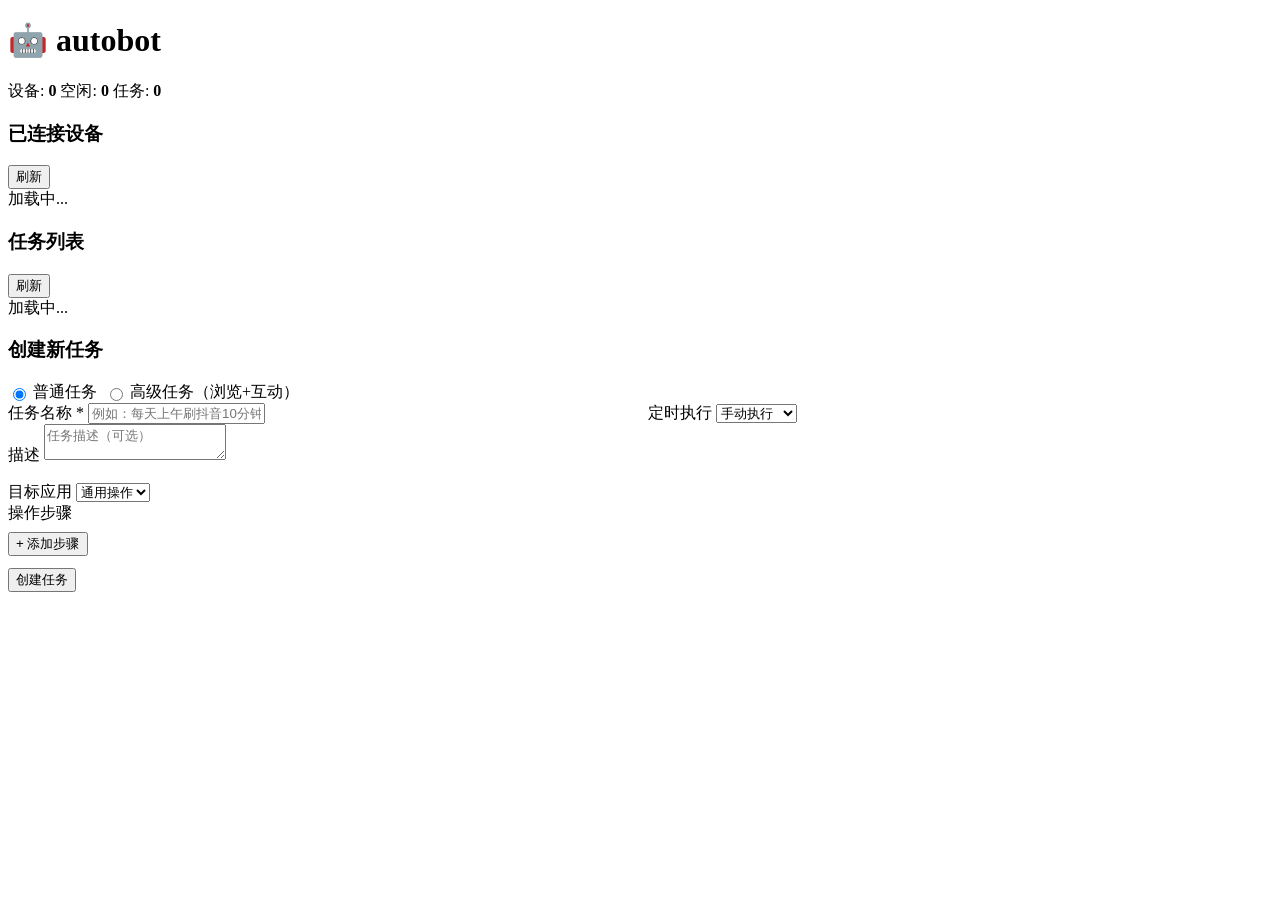
==== backend/web/templates/index.html @ f59f296f "添加高级任务功能：主题词浏览、点赞、评论、@和任务轮换" ====
<!DOCTYPE html>
<html lang="zh-CN">
<head>
    <meta charset="UTF-8">
    <meta name="viewport" content="width=device-width, initial-scale=1.0">
    <title>autobot - 移动端自动化机器人</title>
    <link rel="stylesheet" href="/static/css/style.css">
</head>
<body>
    <!-- 顶部导航 -->
    <div class="header">
        <h1>🤖 autobot</h1>
        <div class="status-bar">
            <span class="status-badge">设备: <b id="deviceCount">0</b></span>
            <span class="status-badge">空闲: <b id="idleCount">0</b></span>
            <span class="status-badge">任务: <b id="taskCount">0</b></span>
        </div>
    </div>

    <div class="container">
        <div class="panel-grid">
            <!-- 设备列表 -->
            <div class="panel">
                <div class="panel-header">
                    <h3>已连接设备</h3>
                    <button class="btn btn-sm btn-default" onclick="refreshDevices()">刷新</button>
                </div>
                <div class="panel-body device-list" id="deviceList">
                    <div class="empty-state">加载中...</div>
                </div>
            </div>

            <!-- 任务列表 -->
            <div class="panel">
                <div class="panel-header">
                    <h3>任务列表</h3>
                    <button class="btn btn-sm btn-default" onclick="refreshTasks()">刷新</button>
                </div>
                <div class="panel-body" id="taskList">
                    <div class="empty-state">加载中...</div>
                </div>
            </div>

            <!-- 创建任务 -->
            <div class="panel panel-full">
                <div class="panel-header">
                    <h3>创建新任务</h3>
                    <div style="display:flex; gap:8px;">
                        <label style="display:flex; align-items:center; gap:4px; cursor:pointer;">
                            <input type="radio" name="taskMode" id="normalMode" checked onchange="switchTaskMode()">
                            <span>普通任务</span>
                        </label>
                        <label style="display:flex; align-items:center; gap:4px; cursor:pointer;">
                            <input type="radio" name="taskMode" id="advancedMode" onchange="switchTaskMode()">
                            <span>高级任务（浏览+互动）</span>
                        </label>
                    </div>
                </div>
                <div class="panel-body">
                    <!-- 基础信息 -->
                    <div style="display:grid; grid-template-columns:1fr 1fr; gap:16px; margin-bottom:16px;">
                        <div>
                            <div class="form-group">
                                <label>任务名称 *</label>
                                <input class="form-control" id="taskName" placeholder="例如：每天上午刷抖音10分钟"/>
                            </div>
                            <div class="form-group">
                                <label>描述</label>
                                <textarea class="form-control" id="taskDesc" placeholder="任务描述（可选）"></textarea>
                            </div>
                        </div>
                        <div>
                            <div class="form-group">
                                <label>定时执行</label>
                                <select class="form-control" id="scheduleType">
                                    <option value="">手动执行</option>
                                    <option value="cron">Cron 定时</option>
                                    <option value="interval">间隔执行</option>
                                </select>
                            </div>
                            <div id="cronConfig" style="display:none">
                                <div class="form-group">
                                    <label>Cron 规则</label>
                                    <div class="schedule-config">
                                        <span>每天</span>
                                        <input class="form-control" id="cronHour" placeholder="时" value="9"/>
                                        <span>:</span>
                                        <input class="form-control" id="cronMinute" placeholder="分" value="0"/>
                                    </div>
                                </div>
                            </div>
                            <div id="intervalConfig" style="display:none">
                                <div class="form-group">
                                    <label>间隔执行</label>
                                    <div class="schedule-config">
                                        <span>每</span>
                                        <input class="form-control" id="intervalMinutes" value="30"/>
                                        <span>分钟执行一次</span>
                                    </div>
                                </div>
                            </div>
                        </div>
                    </div>

                    <!-- 普通任务模式 -->
                    <div id="normalTaskSection">
                        <div class="form-group">
                            <label>目标应用</label>
                            <select class="form-control" id="taskApp">
                                <option value="">通用操作</option>
                                <option value="wechat">微信</option>
                                <option value="douyin">抖音</option>
                                <option value="xiaohongshu">小红书</option>
                            </select>
                        </div>
                        <div class="form-group">
                            <label>操作步骤</label>
                            <div id="actionList"></div>
                            <button class="btn btn-sm btn-default" onclick="addAction()" style="margin-top:8px">+ 添加步骤</button>
                        </div>
                    </div>

                    <!-- 高级任务模式 -->
                    <div id="advancedTaskSection" style="display:none;">
                        <div class="form-group">
                            <label>目标应用 *</label>
                            <select class="form-control" id="advApp">
                                <option value="xiaohongshu">小红书</option>
                                <option value="douyin">抖音</option>
                                <option value="wechat">微信</option>
                            </select>
                        </div>

                        <!-- 主题词配置 -->
                        <div class="form-group">
                            <label>主题词（一行一个）</label>
                            <textarea class="form-control" id="advTopics" placeholder="浙江&#10;体育&#10;旅游&#10;美食"></textarea>
                        </div>

                        <!-- 动作配置 -->
                        <div style="display:grid; grid-template-columns:1fr 1fr 1fr; gap:12px; margin-bottom:12px;">
                            <div>
                                <label style="display:flex; align-items:center; gap:8px;">
                                    <input type="checkbox" id="advLikeEnabled">
                                    <span>点赞</span>
                                </label>
                                <div class="form-group">
                                    <label>比例（0-1）</label>
                                    <input type="number" class="form-control" id="advLikeRate" step="0.01" value="0.1" min="0" max="1">
                                </div>
                            </div>
                            <div>
                                <label style="display:flex; align-items:center; gap:8px;">
                                    <input type="checkbox" id="advCommentEnabled">
                                    <span>评论</span>
                                </label>
                                <div class="form-group">
                                    <label>比例（0-1）</label>
                                    <input type="number" class="form-control" id="advCommentRate" step="0.01" value="0.05" min="0" max="1">
                                </div>
                            </div>
                            <div>
                                <label style="display:flex; align-items:center; gap:8px;">
                                    <input type="checkbox" id="advMentionEnabled">
                                    <span>@用户</span>
                                </label>
                                <div class="form-group">
                                    <label>比例（0-1）</label>
                                    <input type="number" class="form-control" id="advMentionRate" step="0.01" value="0.03" min="0" max="1">
                                </div>
                            </div>
                        </div>

                        <!-- 评论模板和@用户 -->
                        <div style="display:grid; grid-template-columns:1fr 1fr; gap:12px; margin-bottom:12px;">
                            <div class="form-group">
                                <label>评论模板（一行一个）</label>
                                <textarea class="form-control" id="advCommentTemplates" placeholder="太棒了！&#10;学到了！&#10;支持支持&#10;666"></textarea>
                            </div>
                            <div class="form-group">
                                <label>@用户列表（一行一个）</label>
                                <textarea class="form-control" id="advMentionUsers" placeholder="user1&#10;user2"></textarea>
                            </div>
                        </div>

                        <!-- 时间配置 -->
                        <div style="display:grid; grid-template-columns:1fr 1fr 1fr 1fr; gap:12px; margin-bottom:12px;">
                            <div class="form-group">
                                <label>浏览间隔（秒）</label>
                                <div style="display:flex; gap:8px;">
                                    <input type="number" class="form-control" id="advViewMin" value="2" min="0.1">
                                    <span>-</span>
                                    <input type="number" class="form-control" id="advViewMax" value="4" min="0.1">
                                </div>
                            </div>
                            <div class="form-group">
                                <label>点赞间隔（秒）</label>
                                <div style="display:flex; gap:8px;">
                                    <input type="number" class="form-control" id="advLikeMin" value="0.5" min="0.1">
                                    <span>-</span>
                                    <input type="number" class="form-control" id="advLikeMax" value="1.5" min="0.1">
                                </div>
                            </div>
                            <div class="form-group">
                                <label>评论间隔（秒）</label>
                                <div style="display:flex; gap:8px;">
                                    <input type="number" class="form-control" id="advCommentMin" value="2" min="0.1">
                                    <span>-</span>
                                    <input type="number" class="form-control" id="advCommentMax" value="5" min="0.1">
                                </div>
                            </div>
                            <div class="form-group">
                                <label>@间隔（秒）</label>
                                <div style="display:flex; gap:8px;">
                                    <input type="number" class="form-control" id="advMentionMin" value="1" min="0.1">
                                    <span>-</span>
                                    <input type="number" class="form-control" id="advMentionMax" value="3" min="0.1">
                                </div>
                            </div>
                        </div>

                        <!-- 强制工作和休眠 -->
                        <div style="display:grid; grid-template-columns:1fr 1fr 1fr; gap:12px; margin-bottom:12px;">
                            <div class="form-group">
                                <label>强制工作（分钟）</label>
                                <input type="number" class="form-control" id="advForceWorkMin" value="60" min="1">
                            </div>
                            <div class="form-group">
                                <label>强制休眠（分钟）</label>
                                <input type="number" class="form-control" id="advForceSleepMin" value="30" min="1">
                            </div>
                            <div class="form-group">
                                <label>最大浏览数（0不限）</label>
                                <input type="number" class="form-control" id="advMaxViewCount" value="500" min="0">
                            </div>
                        </div>
                    </div>

                    <button class="btn btn-primary" onclick="createTask()" style="margin-top:12px">创建任务</button>
                </div>
            </div>
        </div>
    </div>

    <script src="/static/js/app.js"></script>
</body>
</html>
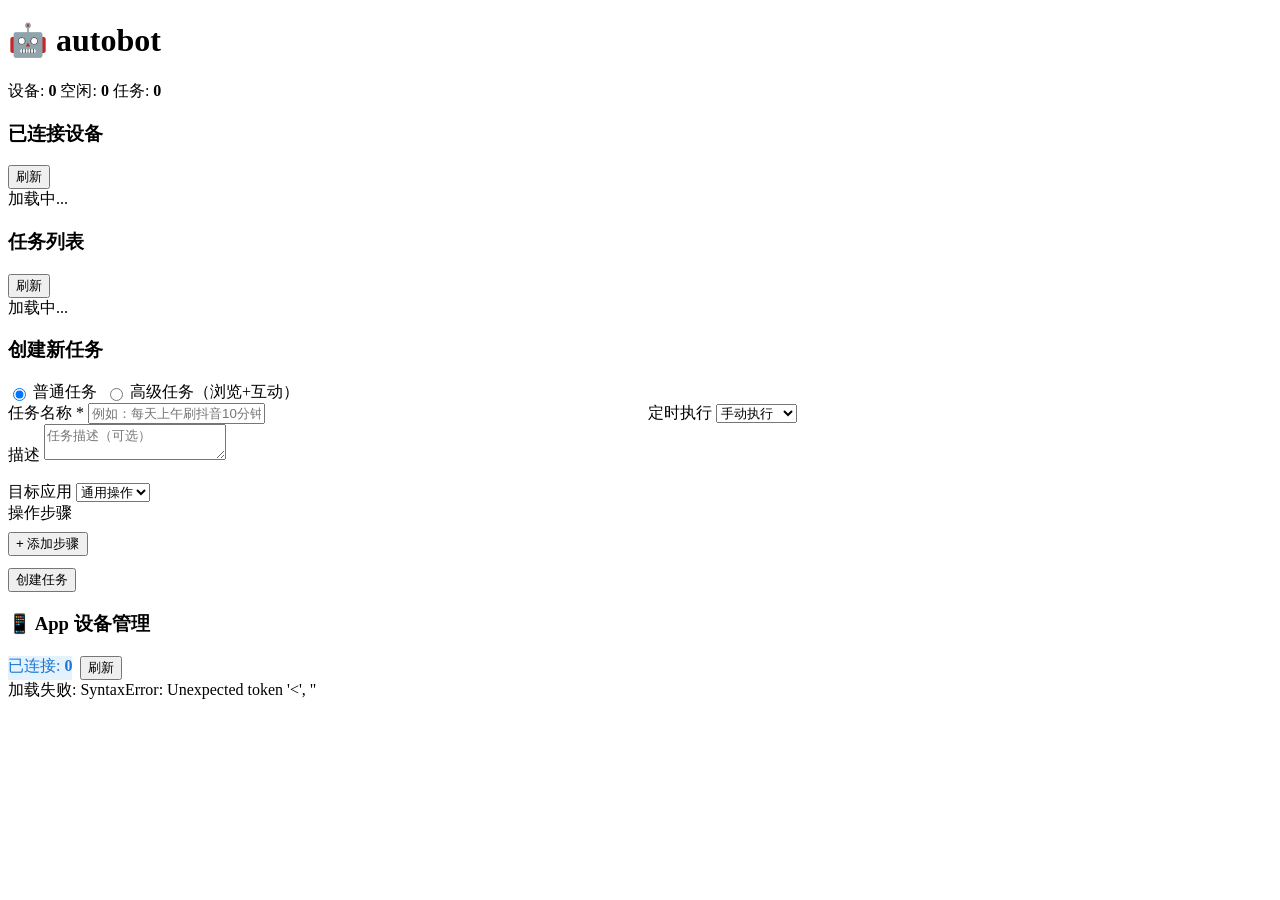
==== commit a52347aa: "feat: 添加 iOS 自动化助手 App (WebSocket 连接控制) - backend/api/app_ws.py: iOS App WebSocket 端点（设备注册、指令下发、结果回传" ====
--- a/backend/web/templates/index.html
+++ b/backend/web/templates/index.html
@@ -236,12 +236,311 @@
                         </div>
                     </div>
 
-                    <button class="btn btn-primary" onclick="createTask()" style="margin-top:12px">创建任务</button>
+                    <button class="btn btn-primary" id="createTaskBtn" style="margin-top:12px">创建任务</button>
                 </div>
             </div>
         </div>
     </div>
 
+    <!-- App 设备管理面板 -->
+    <div class="panel panel-full" style="margin-top:16px;">
+        <div class="panel-header">
+            <h3>📱 App 设备管理</h3>
+            <div style="display:flex; gap:8px;">
+                <span class="status-badge" style="background:#e3f2fd;color:#1976d2;">已连接: <b id="appDeviceCount">0</b></span>
+                <button class="btn btn-sm btn-default" onclick="loadAppDevices()">刷新</button>
+            </div>
+        </div>
+        <div class="panel-body">
+            <!-- 设备列表 -->
+            <div id="appDeviceList" style="margin-bottom:16px;">
+                <div class="empty-state">暂无设备连接。请在 iPhone 上安装并打开 AutoBot App，设置为同一网络下的服务器地址</div>
+            </div>
+
+            <!-- 任务执行区（选择设备后显示） -->
+            <div id="appTaskSection" style="display:none;">
+                <div style="background:#f5f5f5;padding:12px;border-radius:8px;margin-bottom:12px;">
+                    <div style="font-size:13px;color:#666;margin-bottom:8px;">
+                        当前设备: <b id="selectedDeviceName">-</b>
+                        &nbsp;&nbsp;|&nbsp;&nbsp;
+                        系统: <b id="selectedDeviceVersion">-</b>
+                    </div>
+                </div>
+
+                <div style="display:grid; grid-template-columns:1fr 1fr; gap:16px; margin-bottom:16px;">
+                    <div>
+                        <div class="form-group">
+                            <label>目标平台</label>
+                            <select class="form-control" id="appTaskPlatform">
+                                <option value="xiaohongshu">小红书</option>
+                                <option value="douyin">抖音</option>
+                            </select>
+                        </div>
+                        <div class="form-group">
+                            <label>浏览滚动次数</label>
+                            <input type="number" class="form-control" id="appTaskScrollCount" value="10" min="1">
+                        </div>
+                        <div class="form-group">
+                            <label>操作间隔（秒）</label>
+                            <input type="number" class="form-control" id="appTaskInterval" value="2" min="0.5" step="0.5">
+                        </div>
+                    </div>
+                    <div>
+                        <div class="form-group">
+                            <label>互动操作</label>
+                            <div style="display:grid; grid-template-columns:1fr 1fr; gap:8px;">
+                                <label style="display:flex; align-items:center; gap:6px;">
+                                    <input type="checkbox" id="appTaskLike" checked>
+                                    <span style="font-size:13px;">❤️ 点赞</span>
+                                </label>
+                                <label style="display:flex; align-items:center; gap:6px;">
+                                    <input type="checkbox" id="appTaskFollow">
+                                    <span style="font-size:13px;">👤 关注</span>
+                                </label>
+                                <label style="display:flex; align-items:center; gap:6px;">
+                                    <input type="checkbox" id="appTaskComment">
+                                    <span style="font-size:13px;">💬 评论</span>
+                                </label>
+                                <label style="display:flex; align-items:center; gap:6px;">
+                                    <input type="checkbox" id="appTaskMessage">
+                                    <span style="font-size:13px;">📨 私信</span>
+                                </label>
+                            </div>
+                        </div>
+                        <div class="form-group">
+                            <label>点赞概率（0-1）</label>
+                            <input type="number" class="form-control" id="appTaskLikeRate" value="0.3" step="0.1" min="0" max="1">
+                        </div>
+                        <div class="form-group">
+                            <label>评论内容库（一行一个）</label>
+                            <textarea class="form-control" id="appTaskComments" rows="3" placeholder="太棒了！&#10;支持支持&#10;学习了&#10;哈哈哈哈"></textarea>
+                        </div>
+                    </div>
+                </div>
+
+                <div style="display:flex; gap:12px;">
+                    <button class="btn btn-primary" id="startAppTaskBtn" onclick="startAppTask()">▶️ 开始执行</button>
+                    <button class="btn btn-default" onclick="sendSingleAction('scroll')">测试: 滚动</button>
+                    <button class="btn btn-default" onclick="sendSingleAction('like')">测试: 点赞</button>
+                    <button class="btn btn-default" onclick="sendSingleAction('open_platform')">测试: 打开平台</button>
+                </div>
+            </div>
+        </div>
+    </div>
+
+    <!-- 执行日志 -->
+    <div class="panel panel-full" id="logPanel" style="display:none; margin-top:16px;">
+        <div class="panel-header">
+            <h3>📝 执行日志</h3>
+            <button class="btn btn-sm btn-default" onclick="clearAppLogs()">清空</button>
+        </div>
+        <div class="panel-body">
+            <div id="appLogContent" style="font-family:monospace;font-size:12px;line-height:1.6;max-height:300px;overflow-y:auto;"></div>
+        </div>
+    </div>
+
     <script src="/static/js/app.js"></script>
+    <script>
+        // App 设备相关功能
+
+        var selectedDeviceId = null;
+        var appLogEntries = [];
+
+        // 加载 App 设备列表
+        function loadAppDevices() {
+            fetch('/api/app-devices')
+                .then(r => r.json())
+                .then(data => {
+                    const devices = data.devices || [];
+                    document.getElementById('appDeviceCount').textContent = devices.length;
+                    renderAppDevices(devices);
+                })
+                .catch(err => {
+                    document.getElementById('appDeviceList').innerHTML =
+                        '<div class="empty-state">加载失败: ' + err + '</div>';
+                });
+        }
+
+        function renderAppDevices(devices) {
+            const html = devices.map(d => `
+                <div class="device-card" style="border:1px solid #e0e0e0;border-radius:8px;padding:12px;margin-bottom:8px;cursor:pointer;${selectedDeviceId === d.device_id ? 'border-color:#2196f3;background:#e3f2fd;' : ''}" onclick="selectAppDevice('${d.device_id}', '${d.device_name}', '${d.system_version}')">
+                    <div style="display:flex; justify-content:space-between; align-items:center;">
+                        <div>
+                            <div style="font-weight:600;">📱 ${d.device_name}</div>
+                            <div style="font-size:12px;color:#666;margin-top:4px;">${d.system_version} | ${d.model} | ${d.app_version}</div>
+                            <div style="font-size:12px;color:#888;margin-top:2px;">ID: ${d.device_id.substring(0, 12)}...</div>
+                        </div>
+                        <div style="text-align:right;">
+                            <span style="display:inline-block;padding:4px 10px;border-radius:12px;font-size:11px;${d.status === 'running' ? 'background:#4caf50;color:white;' : 'background:#9e9e9e;color:white;'}">${d.status}</span>
+                            ${d.platform ? `<div style="font-size:11px;color:#666;margin-top:4px;">${d.platform}</div>` : ''}
+                        </div>
+                    </div>
+                </div>
+            `).join('');
+
+            document.getElementById('appDeviceList').innerHTML =
+                devices.length > 0 ? html : '<div class="empty-state">暂无设备连接。请在 iPhone 上安装并打开 AutoBot App</div>';
+        }
+
+        function selectAppDevice(deviceId, deviceName, systemVersion) {
+            selectedDeviceId = deviceId;
+            document.getElementById('selectedDeviceName').textContent = deviceName;
+            document.getElementById('selectedDeviceVersion').textContent = systemVersion;
+            document.getElementById('appTaskSection').style.display = 'block';
+            document.getElementById('logPanel').style.display = 'block';
+            loadAppDevices(); // 刷新高亮
+            addAppLog(`已选择设备: ${deviceName}`, 'info');
+        }
+
+        // 发送单个操作（测试用）
+        function sendSingleAction(action) {
+            if (!selectedDeviceId) {
+                alert('请先选择一个设备');
+                return;
+            }
+
+            var params = {};
+            if (action === 'open_platform') {
+                params.platform = document.getElementById('appTaskPlatform').value;
+            }
+
+            addAppLog(`发送指令: ${action}`, 'action');
+
+            fetch('/api/app-devices/' + selectedDeviceId + '/command', {
+                method: 'POST',
+                headers: { 'Content-Type': 'application/json' },
+                body: JSON.stringify({
+                    action: action,
+                    platform: document.getElementById('appTaskPlatform').value,
+                    params: params
+                })
+            })
+            .then(r => r.json())
+            .then(data => {
+                addAppLog(`结果: ${data.success ? '✅ 成功' : '❌ 失败'} - ${data.message}`, data.success ? 'success' : 'error');
+            })
+            .catch(err => {
+                addAppLog(`错误: ${err}`, 'error');
+            });
+        }
+
+        // 开始执行任务
+        function startAppTask() {
+            if (!selectedDeviceId) {
+                alert('请先选择一个设备');
+                return;
+            }
+
+            const platform = document.getElementById('appTaskPlatform').value;
+            const scrollCount = parseInt(document.getElementById('appTaskScrollCount').value) || 10;
+            const interval = parseFloat(document.getElementById('appTaskInterval').value) || 2;
+            const likeEnabled = document.getElementById('appTaskLike').checked;
+            const followEnabled = document.getElementById('appTaskFollow').checked;
+            const commentEnabled = document.getElementById('appTaskComment').checked;
+            const messageEnabled = document.getElementById('appTaskMessage').checked;
+            const likeRate = parseFloat(document.getElementById('appTaskLikeRate').value) || 0.3;
+
+            // 构建操作序列
+            var operations = [
+                { action: 'open_platform', params: { platform: platform } }
+            ];
+
+            var commentsRaw = document.getElementById('appTaskComments').value.trim();
+            var comments = commentsRaw ? commentsRaw.split('\\n').filter(c => c.trim()) : ['很棒！', '支持支持', '学习了'];
+
+            for (var i = 0; i < scrollCount; i++) {
+                // 每次滚动后，根据概率执行互动
+                if (likeEnabled && Math.random() < likeRate) {
+                    operations.push({ action: 'like', params: {} });
+                }
+                if (commentEnabled && Math.random() < (likeRate * 0.5)) {
+                    var commentText = comments[Math.floor(Math.random() * comments.length)];
+                    operations.push({ action: 'comment', params: { text: commentText } });
+                }
+                if (followEnabled && Math.random() < (likeRate * 0.3)) {
+                    operations.push({ action: 'follow', params: {} });
+                }
+                if (messageEnabled && Math.random() < (likeRate * 0.2)) {
+                    operations.push({ action: 'message', params: { text: '你好！' } });
+                }
+                operations.push({ action: 'scroll', params: { direction: 'up', count: 1, interval: interval } });
+            }
+
+            addAppLog(`🚀 开始执行任务: ${operations.length} 个操作`, 'info');
+
+            document.getElementById('startAppTaskBtn').disabled = true;
+            document.getElementById('startAppTaskBtn').textContent = '⏳ 执行中...';
+
+            fetch('/api/app-devices/' + selectedDeviceId + '/task', {
+                method: 'POST',
+                headers: { 'Content-Type': 'application/json' },
+                body: JSON.stringify({
+                    platform: platform,
+                    operations: operations,
+                    interval_between_operations: interval
+                })
+            })
+            .then(r => r.json())
+            .then(data => {
+                const results = data.results || [];
+                var successCount = 0;
+                results.forEach((r, idx) => {
+                    if (r.success) successCount++;
+                    addAppLog(`步骤 ${idx + 1}: ${r.action} - ${r.success ? '✅' : '❌'} ${r.message}`, r.success ? 'success' : 'error');
+                });
+                addAppLog(`任务完成: ${successCount}/${results.length} 成功`, 'info');
+            })
+            .catch(err => {
+                addAppLog(`任务失败: ${err}`, 'error');
+            })
+            .finally(() => {
+                document.getElementById('startAppTaskBtn').disabled = false;
+                document.getElementById('startAppTaskBtn').textContent = '▶️ 开始执行';
+            });
+        }
+
+        function addAppLog(msg, type) {
+            const time = new Date().toLocaleTimeString();
+            const colorMap = {
+                info: '#2196f3',
+                action: '#ff9800',
+                success: '#4caf50',
+                error: '#f44336'
+            };
+            const color = colorMap[type || 'info'] || '#333';
+            const html = `<div style="color:${color};">[${time}] ${msg}</div>`;
+            appLogEntries.push(html);
+            if (appLogEntries.length > 100) appLogEntries.shift();
+            document.getElementById('appLogContent').innerHTML = appLogEntries.join('');
+            document.getElementById('appLogContent').scrollTop = document.getElementById('appLogContent').scrollHeight;
+        }
+
+        function clearAppLogs() {
+            appLogEntries = [];
+            document.getElementById('appLogContent').innerHTML = '';
+        }
+
+        // 页面加载完成后自动加载
+        document.addEventListener('DOMContentLoaded', function() {
+            console.log('页面加载完成');
+            loadAppDevices();
+
+            // 每 10 秒刷新一次设备列表
+            setInterval(function() {
+                if (document.getElementById('appDeviceList')) {
+                    loadAppDevices();
+                }
+            }, 10000);
+
+            // 原有的任务创建按钮
+            const btn = document.getElementById('createTaskBtn');
+            if (btn) {
+                btn.addEventListener('click', function(e) {
+                    e.preventDefault();
+                    createTask();
+                });
+            }
+        });
+    </script>
 </body>
-</html>+</html>
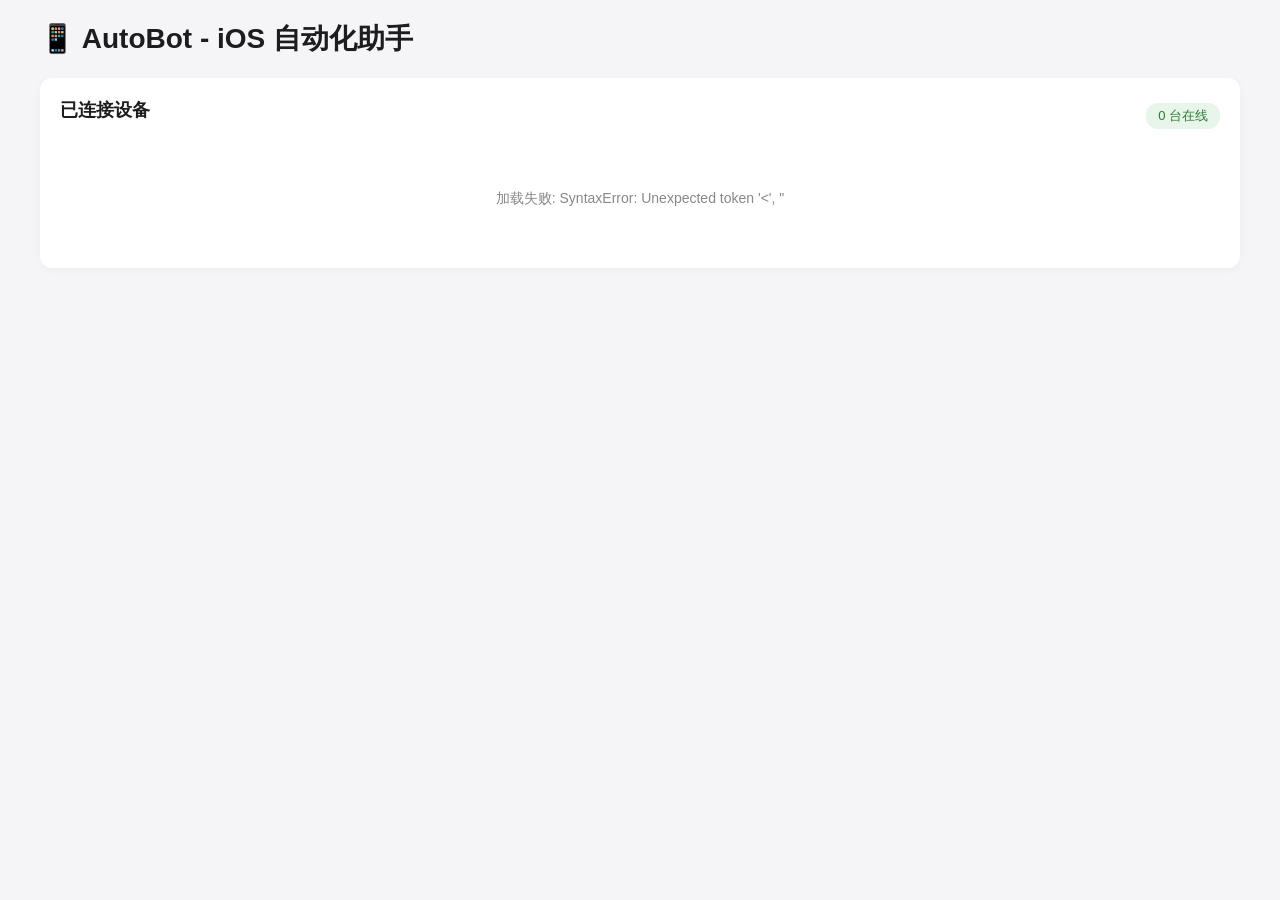
==== commit 81d002f2: "refactor: 简化为 App WebSocket 架构，删除旧的 WDA/数据线自动化系统" ====
--- a/backend/web/templates/index.html
+++ b/backend/web/templates/index.html
@@ -3,544 +3,346 @@
 <head>
     <meta charset="UTF-8">
     <meta name="viewport" content="width=device-width, initial-scale=1.0">
-    <title>autobot - 移动端自动化机器人</title>
-    <link rel="stylesheet" href="/static/css/style.css">
+    <title>AutoBot - iOS 自动化助手</title>
+    <style>
+        * { box-sizing: border-box; margin: 0; padding: 0; }
+        body { font-family: -apple-system, BlinkMacSystemFont, "PingFang SC", sans-serif; background: #f5f5f7; color: #1d1d1f; padding: 20px; }
+        .container { max-width: 1200px; margin: 0 auto; }
+        h1 { font-size: 28px; margin-bottom: 20px; font-weight: 600; }
+        h2 { font-size: 18px; margin-bottom: 12px; font-weight: 600; }
+
+        .panel { background: white; border-radius: 12px; padding: 20px; margin-bottom: 16px; box-shadow: 0 2px 8px rgba(0,0,0,0.04); }
+        .panel-header { display: flex; justify-content: space-between; align-items: center; margin-bottom: 16px; }
+        .status-badge { display: inline-block; padding: 4px 12px; border-radius: 12px; font-size: 13px; background: #e8f5e9; color: #2e7d32; }
+        .status-badge.warning { background: #fff3e0; color: #e65100; }
+
+        .device-list { display: grid; grid-template-columns: repeat(auto-fill, minmax(280px, 1fr)); gap: 12px; }
+        .device-card { border: 2px solid #e0e0e0; border-radius: 10px; padding: 14px; cursor: pointer; transition: all 0.15s; }
+        .device-card:hover { border-color: #2196f3; background: #f8fbff; }
+        .device-card.selected { border-color: #2196f3; background: #e3f2fd; }
+        .device-name { font-weight: 600; font-size: 15px; margin-bottom: 6px; }
+        .device-info { font-size: 12px; color: #666; line-height: 1.6; }
+        .device-status { display: inline-block; padding: 2px 8px; border-radius: 8px; font-size: 11px; margin-top: 6px; background: #e8f5e9; color: #2e7d32; }
+
+        .form-group { margin-bottom: 14px; }
+        label { display: block; font-size: 13px; color: #555; margin-bottom: 6px; font-weight: 500; }
+        select, input, textarea { width: 100%; padding: 8px 12px; border: 1px solid #d0d0d0; border-radius: 6px; font-size: 14px; font-family: inherit; }
+        textarea { resize: vertical; min-height: 60px; }
+        select:focus, input:focus, textarea:focus { outline: none; border-color: #2196f3; }
+
+        .btn-row { display: flex; gap: 10px; flex-wrap: wrap; margin-top: 10px; }
+        .btn { padding: 10px 18px; border: none; border-radius: 8px; font-size: 14px; font-weight: 500; cursor: pointer; transition: all 0.15s; font-family: inherit; }
+        .btn-primary { background: #2196f3; color: white; }
+        .btn-primary:hover { background: #1976d2; }
+        .btn-default { background: #eef0f3; color: #1d1d1f; }
+        .btn-default:hover { background: #e0e2e7; }
+        .btn:disabled { opacity: 0.5; cursor: not-allowed; }
+
+        .checklist { display: grid; grid-template-columns: repeat(auto-fill, minmax(140px, 1fr)); gap: 8px; }
+        .checklist label { display: flex; align-items: center; cursor: pointer; font-weight: normal; margin: 0; }
+        .checklist input[type="checkbox"] { width: auto; margin-right: 6px; }
+
+        #logPanel { background: #1e1e1e; color: #d4d4d4; border-radius: 8px; padding: 14px; font-family: "SF Mono", Consolas, monospace; font-size: 12px; max-height: 300px; overflow-y: auto; }
+        .log-entry { line-height: 1.6; padding: 2px 0; }
+        .log-entry.info { color: #7fc1ff; }
+        .log-entry.success { color: #90ee90; }
+        .log-entry.error { color: #f48771; }
+        .log-entry.action { color: #ffd700; }
+
+        .empty-state { text-align: center; padding: 40px 20px; color: #888; font-size: 14px; }
+        .divider { height: 1px; background: #eee; margin: 16px 0; }
+
+        .hidden { display: none !important; }
+
+        .input-row { display: flex; gap: 12px; }
+        .input-row > div { flex: 1; }
+    </style>
 </head>
 <body>
-    <!-- 顶部导航 -->
-    <div class="header">
-        <h1>🤖 autobot</h1>
-        <div class="status-bar">
-            <span class="status-badge">设备: <b id="deviceCount">0</b></span>
-            <span class="status-badge">空闲: <b id="idleCount">0</b></span>
-            <span class="status-badge">任务: <b id="taskCount">0</b></span>
-        </div>
+<div class="container">
+    <h1>📱 AutoBot - iOS 自动化助手</h1>
+
+    <!-- App 设备管理 -->
+    <div class="panel">
+        <div class="panel-header">
+            <h2>已连接设备</h2>
+            <span class="status-badge" id="deviceCount">0 台在线</span>
+        </div>
+        <div id="deviceList"></div>
     </div>
 
-    <div class="container">
-        <div class="panel-grid">
-            <!-- 设备列表 -->
-            <div class="panel">
-                <div class="panel-header">
-                    <h3>已连接设备</h3>
-                    <button class="btn btn-sm btn-default" onclick="refreshDevices()">刷新</button>
-                </div>
-                <div class="panel-body device-list" id="deviceList">
-                    <div class="empty-state">加载中...</div>
-                </div>
+    <!-- 任务配置区（选中设备后显示） -->
+    <div id="taskSection" class="panel hidden">
+        <div class="panel-header">
+            <h2>📋 任务配置 - <span id="selectedDeviceName">-</span></h2>
+        </div>
+
+        <div class="form-group">
+            <label>目标平台</label>
+            <select id="platform">
+                <option value="xiaohongshu">小红书</option>
+                <option value="douyin">抖音</option>
+            </select>
+        </div>
+
+        <div class="input-row">
+            <div class="form-group">
+                <label>滚动次数</label>
+                <input type="number" id="scrollCount" value="5" min="1" max="100">
             </div>
-
-            <!-- 任务列表 -->
-            <div class="panel">
-                <div class="panel-header">
-                    <h3>任务列表</h3>
-                    <button class="btn btn-sm btn-default" onclick="refreshTasks()">刷新</button>
-                </div>
-                <div class="panel-body" id="taskList">
-                    <div class="empty-state">加载中...</div>
-                </div>
+            <div class="form-group">
+                <label>操作间隔(秒)</label>
+                <input type="number" id="interval" value="1.5" min="0.5" max="10" step="0.1">
             </div>
-
-            <!-- 创建任务 -->
-            <div class="panel panel-full">
-                <div class="panel-header">
-                    <h3>创建新任务</h3>
-                    <div style="display:flex; gap:8px;">
-                        <label style="display:flex; align-items:center; gap:4px; cursor:pointer;">
-                            <input type="radio" name="taskMode" id="normalMode" checked onchange="switchTaskMode()">
-                            <span>普通任务</span>
-                        </label>
-                        <label style="display:flex; align-items:center; gap:4px; cursor:pointer;">
-                            <input type="radio" name="taskMode" id="advancedMode" onchange="switchTaskMode()">
-                            <span>高级任务（浏览+互动）</span>
-                        </label>
-                    </div>
-                </div>
-                <div class="panel-body">
-                    <!-- 基础信息 -->
-                    <div style="display:grid; grid-template-columns:1fr 1fr; gap:16px; margin-bottom:16px;">
-                        <div>
-                            <div class="form-group">
-                                <label>任务名称 *</label>
-                                <input class="form-control" id="taskName" placeholder="例如：每天上午刷抖音10分钟"/>
-                            </div>
-                            <div class="form-group">
-                                <label>描述</label>
-                                <textarea class="form-control" id="taskDesc" placeholder="任务描述（可选）"></textarea>
-                            </div>
-                        </div>
-                        <div>
-                            <div class="form-group">
-                                <label>定时执行</label>
-                                <select class="form-control" id="scheduleType">
-                                    <option value="">手动执行</option>
-                                    <option value="cron">Cron 定时</option>
-                                    <option value="interval">间隔执行</option>
-                                </select>
-                            </div>
-                            <div id="cronConfig" style="display:none">
-                                <div class="form-group">
-                                    <label>Cron 规则</label>
-                                    <div class="schedule-config">
-                                        <span>每天</span>
-                                        <input class="form-control" id="cronHour" placeholder="时" value="9"/>
-                                        <span>:</span>
-                                        <input class="form-control" id="cronMinute" placeholder="分" value="0"/>
-                                    </div>
-                                </div>
-                            </div>
-                            <div id="intervalConfig" style="display:none">
-                                <div class="form-group">
-                                    <label>间隔执行</label>
-                                    <div class="schedule-config">
-                                        <span>每</span>
-                                        <input class="form-control" id="intervalMinutes" value="30"/>
-                                        <span>分钟执行一次</span>
-                                    </div>
-                                </div>
-                            </div>
-                        </div>
-                    </div>
-
-                    <!-- 普通任务模式 -->
-                    <div id="normalTaskSection">
-                        <div class="form-group">
-                            <label>目标应用</label>
-                            <select class="form-control" id="taskApp">
-                                <option value="">通用操作</option>
-                                <option value="wechat">微信</option>
-                                <option value="douyin">抖音</option>
-                                <option value="xiaohongshu">小红书</option>
-                            </select>
-                        </div>
-                        <div class="form-group">
-                            <label>操作步骤</label>
-                            <div id="actionList"></div>
-                            <button class="btn btn-sm btn-default" onclick="addAction()" style="margin-top:8px">+ 添加步骤</button>
-                        </div>
-                    </div>
-
-                    <!-- 高级任务模式 -->
-                    <div id="advancedTaskSection" style="display:none;">
-                        <div class="form-group">
-                            <label>目标应用 *</label>
-                            <select class="form-control" id="advApp">
-                                <option value="xiaohongshu">小红书</option>
-                                <option value="douyin">抖音</option>
-                                <option value="wechat">微信</option>
-                            </select>
-                        </div>
-
-                        <!-- 主题词配置 -->
-                        <div class="form-group">
-                            <label>主题词（一行一个）</label>
-                            <textarea class="form-control" id="advTopics" placeholder="浙江&#10;体育&#10;旅游&#10;美食"></textarea>
-                        </div>
-
-                        <!-- 动作配置 -->
-                        <div style="display:grid; grid-template-columns:1fr 1fr 1fr; gap:12px; margin-bottom:12px;">
-                            <div>
-                                <label style="display:flex; align-items:center; gap:8px;">
-                                    <input type="checkbox" id="advLikeEnabled">
-                                    <span>点赞</span>
-                                </label>
-                                <div class="form-group">
-                                    <label>比例（0-1）</label>
-                                    <input type="number" class="form-control" id="advLikeRate" step="0.01" value="0.1" min="0" max="1">
-                                </div>
-                            </div>
-                            <div>
-                                <label style="display:flex; align-items:center; gap:8px;">
-                                    <input type="checkbox" id="advCommentEnabled">
-                                    <span>评论</span>
-                                </label>
-                                <div class="form-group">
-                                    <label>比例（0-1）</label>
-                                    <input type="number" class="form-control" id="advCommentRate" step="0.01" value="0.05" min="0" max="1">
-                                </div>
-                            </div>
-                            <div>
-                                <label style="display:flex; align-items:center; gap:8px;">
-                                    <input type="checkbox" id="advMentionEnabled">
-                                    <span>@用户</span>
-                                </label>
-                                <div class="form-group">
-                                    <label>比例（0-1）</label>
-                                    <input type="number" class="form-control" id="advMentionRate" step="0.01" value="0.03" min="0" max="1">
-                                </div>
-                            </div>
-                        </div>
-
-                        <!-- 评论模板和@用户 -->
-                        <div style="display:grid; grid-template-columns:1fr 1fr; gap:12px; margin-bottom:12px;">
-                            <div class="form-group">
-                                <label>评论模板（一行一个）</label>
-                                <textarea class="form-control" id="advCommentTemplates" placeholder="太棒了！&#10;学到了！&#10;支持支持&#10;666"></textarea>
-                            </div>
-                            <div class="form-group">
-                                <label>@用户列表（一行一个）</label>
-                                <textarea class="form-control" id="advMentionUsers" placeholder="user1&#10;user2"></textarea>
-                            </div>
-                        </div>
-
-                        <!-- 时间配置 -->
-                        <div style="display:grid; grid-template-columns:1fr 1fr 1fr 1fr; gap:12px; margin-bottom:12px;">
-                            <div class="form-group">
-                                <label>浏览间隔（秒）</label>
-                                <div style="display:flex; gap:8px;">
-                                    <input type="number" class="form-control" id="advViewMin" value="2" min="0.1">
-                                    <span>-</span>
-                                    <input type="number" class="form-control" id="advViewMax" value="4" min="0.1">
-                                </div>
-                            </div>
-                            <div class="form-group">
-                                <label>点赞间隔（秒）</label>
-                                <div style="display:flex; gap:8px;">
-                                    <input type="number" class="form-control" id="advLikeMin" value="0.5" min="0.1">
-                                    <span>-</span>
-                                    <input type="number" class="form-control" id="advLikeMax" value="1.5" min="0.1">
-                                </div>
-                            </div>
-                            <div class="form-group">
-                                <label>评论间隔（秒）</label>
-                                <div style="display:flex; gap:8px;">
-                                    <input type="number" class="form-control" id="advCommentMin" value="2" min="0.1">
-                                    <span>-</span>
-                                    <input type="number" class="form-control" id="advCommentMax" value="5" min="0.1">
-                                </div>
-                            </div>
-                            <div class="form-group">
-                                <label>@间隔（秒）</label>
-                                <div style="display:flex; gap:8px;">
-                                    <input type="number" class="form-control" id="advMentionMin" value="1" min="0.1">
-                                    <span>-</span>
-                                    <input type="number" class="form-control" id="advMentionMax" value="3" min="0.1">
-                                </div>
-                            </div>
-                        </div>
-
-                        <!-- 强制工作和休眠 -->
-                        <div style="display:grid; grid-template-columns:1fr 1fr 1fr; gap:12px; margin-bottom:12px;">
-                            <div class="form-group">
-                                <label>强制工作（分钟）</label>
-                                <input type="number" class="form-control" id="advForceWorkMin" value="60" min="1">
-                            </div>
-                            <div class="form-group">
-                                <label>强制休眠（分钟）</label>
-                                <input type="number" class="form-control" id="advForceSleepMin" value="30" min="1">
-                            </div>
-                            <div class="form-group">
-                                <label>最大浏览数（0不限）</label>
-                                <input type="number" class="form-control" id="advMaxViewCount" value="500" min="0">
-                            </div>
-                        </div>
-                    </div>
-
-                    <button class="btn btn-primary" id="createTaskBtn" style="margin-top:12px">创建任务</button>
-                </div>
+        </div>
+
+        <div class="form-group">
+            <label>执行操作</label>
+            <div class="checklist">
+                <label><input type="checkbox" id="chkScroll" checked> 滚动</label>
+                <label><input type="checkbox" id="chkLike"> ❤️ 点赞</label>
+                <label><input type="checkbox" id="chkFollow"> ➕ 关注</label>
+                <label><input type="checkbox" id="chkComment"> 💬 评论</label>
             </div>
         </div>
+
+        <div class="form-group" id="commentBox" style="display:none;">
+            <label>评论内容（每行一条，随机使用）</label>
+            <textarea id="commentText">太棒了！
+支持一下
+关注了
+学到了
+哈哈哈</textarea>
+        </div>
+
+        <div class="btn-row">
+            <button class="btn btn-primary" id="startTaskBtn" onclick="startTask()">▶️ 开始执行</button>
+            <button class="btn btn-default" onclick="sendSingleAction('open_platform')">测试: 打开平台</button>
+            <button class="btn btn-default" onclick="sendSingleAction('scroll')">测试: 滚动</button>
+            <button class="btn btn-default" onclick="sendSingleAction('like')">测试: 点赞</button>
+        </div>
     </div>
 
-    <!-- App 设备管理面板 -->
-    <div class="panel panel-full" style="margin-top:16px;">
+    <!-- 日志面板 -->
+    <div id="logPanelWrap" class="panel hidden">
         <div class="panel-header">
-            <h3>📱 App 设备管理</h3>
-            <div style="display:flex; gap:8px;">
-                <span class="status-badge" style="background:#e3f2fd;color:#1976d2;">已连接: <b id="appDeviceCount">0</b></span>
-                <button class="btn btn-sm btn-default" onclick="loadAppDevices()">刷新</button>
-            </div>
-        </div>
-        <div class="panel-body">
-            <!-- 设备列表 -->
-            <div id="appDeviceList" style="margin-bottom:16px;">
-                <div class="empty-state">暂无设备连接。请在 iPhone 上安装并打开 AutoBot App，设置为同一网络下的服务器地址</div>
-            </div>
-
-            <!-- 任务执行区（选择设备后显示） -->
-            <div id="appTaskSection" style="display:none;">
-                <div style="background:#f5f5f5;padding:12px;border-radius:8px;margin-bottom:12px;">
-                    <div style="font-size:13px;color:#666;margin-bottom:8px;">
-                        当前设备: <b id="selectedDeviceName">-</b>
-                        &nbsp;&nbsp;|&nbsp;&nbsp;
-                        系统: <b id="selectedDeviceVersion">-</b>
-                    </div>
-                </div>
-
-                <div style="display:grid; grid-template-columns:1fr 1fr; gap:16px; margin-bottom:16px;">
-                    <div>
-                        <div class="form-group">
-                            <label>目标平台</label>
-                            <select class="form-control" id="appTaskPlatform">
-                                <option value="xiaohongshu">小红书</option>
-                                <option value="douyin">抖音</option>
-                            </select>
-                        </div>
-                        <div class="form-group">
-                            <label>浏览滚动次数</label>
-                            <input type="number" class="form-control" id="appTaskScrollCount" value="10" min="1">
-                        </div>
-                        <div class="form-group">
-                            <label>操作间隔（秒）</label>
-                            <input type="number" class="form-control" id="appTaskInterval" value="2" min="0.5" step="0.5">
-                        </div>
-                    </div>
-                    <div>
-                        <div class="form-group">
-                            <label>互动操作</label>
-                            <div style="display:grid; grid-template-columns:1fr 1fr; gap:8px;">
-                                <label style="display:flex; align-items:center; gap:6px;">
-                                    <input type="checkbox" id="appTaskLike" checked>
-                                    <span style="font-size:13px;">❤️ 点赞</span>
-                                </label>
-                                <label style="display:flex; align-items:center; gap:6px;">
-                                    <input type="checkbox" id="appTaskFollow">
-                                    <span style="font-size:13px;">👤 关注</span>
-                                </label>
-                                <label style="display:flex; align-items:center; gap:6px;">
-                                    <input type="checkbox" id="appTaskComment">
-                                    <span style="font-size:13px;">💬 评论</span>
-                                </label>
-                                <label style="display:flex; align-items:center; gap:6px;">
-                                    <input type="checkbox" id="appTaskMessage">
-                                    <span style="font-size:13px;">📨 私信</span>
-                                </label>
-                            </div>
-                        </div>
-                        <div class="form-group">
-                            <label>点赞概率（0-1）</label>
-                            <input type="number" class="form-control" id="appTaskLikeRate" value="0.3" step="0.1" min="0" max="1">
-                        </div>
-                        <div class="form-group">
-                            <label>评论内容库（一行一个）</label>
-                            <textarea class="form-control" id="appTaskComments" rows="3" placeholder="太棒了！&#10;支持支持&#10;学习了&#10;哈哈哈哈"></textarea>
-                        </div>
-                    </div>
-                </div>
-
-                <div style="display:flex; gap:12px;">
-                    <button class="btn btn-primary" id="startAppTaskBtn" onclick="startAppTask()">▶️ 开始执行</button>
-                    <button class="btn btn-default" onclick="sendSingleAction('scroll')">测试: 滚动</button>
-                    <button class="btn btn-default" onclick="sendSingleAction('like')">测试: 点赞</button>
-                    <button class="btn btn-default" onclick="sendSingleAction('open_platform')">测试: 打开平台</button>
-                </div>
-            </div>
-        </div>
+            <h2>📜 执行日志</h2>
+            <button class="btn btn-default" style="padding:6px 12px;font-size:12px;" onclick="clearLog()">清空</button>
+        </div>
+        <div id="logPanel">等待操作...</div>
     </div>
-
-    <!-- 执行日志 -->
-    <div class="panel panel-full" id="logPanel" style="display:none; margin-top:16px;">
-        <div class="panel-header">
-            <h3>📝 执行日志</h3>
-            <button class="btn btn-sm btn-default" onclick="clearAppLogs()">清空</button>
-        </div>
-        <div class="panel-body">
-            <div id="appLogContent" style="font-family:monospace;font-size:12px;line-height:1.6;max-height:300px;overflow-y:auto;"></div>
-        </div>
-    </div>
-
-    <script src="/static/js/app.js"></script>
-    <script>
-        // App 设备相关功能
-
-        var selectedDeviceId = null;
-        var appLogEntries = [];
-
-        // 加载 App 设备列表
-        function loadAppDevices() {
-            fetch('/api/app-devices')
-                .then(r => r.json())
-                .then(data => {
-                    const devices = data.devices || [];
-                    document.getElementById('appDeviceCount').textContent = devices.length;
-                    renderAppDevices(devices);
-                })
-                .catch(err => {
-                    document.getElementById('appDeviceList').innerHTML =
-                        '<div class="empty-state">加载失败: ' + err + '</div>';
-                });
-        }
-
-        function renderAppDevices(devices) {
-            const html = devices.map(d => `
-                <div class="device-card" style="border:1px solid #e0e0e0;border-radius:8px;padding:12px;margin-bottom:8px;cursor:pointer;${selectedDeviceId === d.device_id ? 'border-color:#2196f3;background:#e3f2fd;' : ''}" onclick="selectAppDevice('${d.device_id}', '${d.device_name}', '${d.system_version}')">
-                    <div style="display:flex; justify-content:space-between; align-items:center;">
-                        <div>
-                            <div style="font-weight:600;">📱 ${d.device_name}</div>
-                            <div style="font-size:12px;color:#666;margin-top:4px;">${d.system_version} | ${d.model} | ${d.app_version}</div>
-                            <div style="font-size:12px;color:#888;margin-top:2px;">ID: ${d.device_id.substring(0, 12)}...</div>
-                        </div>
-                        <div style="text-align:right;">
-                            <span style="display:inline-block;padding:4px 10px;border-radius:12px;font-size:11px;${d.status === 'running' ? 'background:#4caf50;color:white;' : 'background:#9e9e9e;color:white;'}">${d.status}</span>
-                            ${d.platform ? `<div style="font-size:11px;color:#666;margin-top:4px;">${d.platform}</div>` : ''}
-                        </div>
-                    </div>
-                </div>
-            `).join('');
-
-            document.getElementById('appDeviceList').innerHTML =
-                devices.length > 0 ? html : '<div class="empty-state">暂无设备连接。请在 iPhone 上安装并打开 AutoBot App</div>';
-        }
-
-        function selectAppDevice(deviceId, deviceName, systemVersion) {
-            selectedDeviceId = deviceId;
-            document.getElementById('selectedDeviceName').textContent = deviceName;
-            document.getElementById('selectedDeviceVersion').textContent = systemVersion;
-            document.getElementById('appTaskSection').style.display = 'block';
-            document.getElementById('logPanel').style.display = 'block';
-            loadAppDevices(); // 刷新高亮
-            addAppLog(`已选择设备: ${deviceName}`, 'info');
-        }
-
-        // 发送单个操作（测试用）
-        function sendSingleAction(action) {
-            if (!selectedDeviceId) {
-                alert('请先选择一个设备');
-                return;
-            }
-
-            var params = {};
-            if (action === 'open_platform') {
-                params.platform = document.getElementById('appTaskPlatform').value;
-            }
-
-            addAppLog(`发送指令: ${action}`, 'action');
-
-            fetch('/api/app-devices/' + selectedDeviceId + '/command', {
-                method: 'POST',
-                headers: { 'Content-Type': 'application/json' },
-                body: JSON.stringify({
-                    action: action,
-                    platform: document.getElementById('appTaskPlatform').value,
-                    params: params
-                })
+</div>
+
+<script>
+    var selectedDeviceId = null;
+    var ws = null;
+
+    // 显示评论框
+    document.getElementById('chkComment').addEventListener('change', function() {
+        document.getElementById('commentBox').style.display = this.checked ? 'block' : 'none';
+    });
+
+    // 连接前端 WebSocket，实时获取设备列表
+    function connectFrontendWS() {
+        var proto = location.protocol === 'https:' ? 'wss:' : 'ws:';
+        ws = new WebSocket(proto + '//' + location.host + '/ws/frontend');
+
+        ws.onmessage = function(event) {
+            try {
+                var data = JSON.parse(event.data);
+                if (data.type === 'app_devices') {
+                    renderDevices(data.devices || []);
+                }
+            } catch (e) {
+                console.error('解析失败', e);
+            }
+        };
+
+        ws.onclose = function() {
+            setTimeout(connectFrontendWS, 3000);  // 自动重连
+        };
+
+        ws.onerror = function() {
+            // 降级：用轮询
+        };
+    }
+
+    // 渲染设备列表
+    function renderDevices(devices) {
+        document.getElementById('deviceCount').textContent = devices.length + ' 台在线';
+
+        if (!devices || devices.length === 0) {
+            document.getElementById('deviceList').innerHTML =
+                '<div class="empty-state">暂无设备连接。<br><br>请在 iPhone 上安装并打开 AutoBot App，<br>在同一 WiFi 网络下连接此服务器。</div>';
+            return;
+        }
+
+        var html = '<div class="device-list">';
+        devices.forEach(function(d) {
+            var selected = selectedDeviceId === d.device_id ? 'selected' : '';
+            html += '<div class="device-card ' + selected + '" onclick="selectDevice(\'' + d.device_id + '\',\'' + d.device_name + '\')">';
+            html += '<div class="device-name">📱 ' + (d.device_name || 'iPhone') + '</div>';
+            html += '<div class="device-info">' + (d.system_version || '') + ' | App v' + (d.app_version || '') + '</div>';
+            html += '<div class="device-info">Model: ' + (d.model || '') + '</div>';
+            html += '<span class="device-status">' + (d.status || 'idle') + '</span>';
+            html += '</div>';
+        });
+        html += '</div>';
+        document.getElementById('deviceList').innerHTML = html;
+    }
+
+    // 选择设备
+    function selectDevice(deviceId, deviceName) {
+        selectedDeviceId = deviceId;
+        document.getElementById('selectedDeviceName').textContent = deviceName;
+        document.getElementById('taskSection').style.display = 'block';
+        document.getElementById('logPanelWrap').style.display = 'block';
+        addLog('已选择设备: ' + deviceName, 'info');
+        loadDevices();  // 刷新高亮
+    }
+
+    // 刷新设备列表
+    function loadDevices() {
+        fetch('/api/app-devices')
+            .then(function(r) { return r.json(); })
+            .then(function(data) {
+                renderDevices(data.devices || []);
             })
-            .then(r => r.json())
-            .then(data => {
-                addAppLog(`结果: ${data.success ? '✅ 成功' : '❌ 失败'} - ${data.message}`, data.success ? 'success' : 'error');
+            .catch(function(err) {
+                document.getElementById('deviceList').innerHTML =
+                    '<div class="empty-state">加载失败: ' + err + '</div>';
+            });
+    }
+
+    // 发送单个操作（测试用）
+    function sendSingleAction(action) {
+        if (!selectedDeviceId) {
+            alert('请先选择一个设备');
+            return;
+        }
+
+        var params = {};
+        if (action === 'open_platform') {
+            params.platform = document.getElementById('platform').value;
+        } else if (action === 'scroll') {
+            params.direction = 'up';
+            params.count = 1;
+            params.interval = 1;
+        } else if (action === 'comment') {
+            params.text = '测试评论';
+        }
+
+        addLog('发送指令: ' + action, 'action');
+
+        fetch('/api/app-devices/' + selectedDeviceId + '/command', {
+            method: 'POST',
+            headers: { 'Content-Type': 'application/json' },
+            body: JSON.stringify({
+                action: action,
+                platform: document.getElementById('platform').value,
+                params: params
             })
-            .catch(err => {
-                addAppLog(`错误: ${err}`, 'error');
+        })
+        .then(function(r) { return r.json(); })
+        .then(function(data) {
+            if (data.success) {
+                addLog('✅ 成功 - ' + (data.message || ''), 'success');
+            } else {
+                addLog('❌ 失败 - ' + (data.message || ''), 'error');
+            }
+        })
+        .catch(function(err) {
+            addLog('错误: ' + err, 'error');
+        });
+    }
+
+    // 开始执行复合任务
+    function startTask() {
+        if (!selectedDeviceId) {
+            alert('请先选择一个设备');
+            return;
+        }
+
+        var platform = document.getElementById('platform').value;
+        var scrollCount = parseInt(document.getElementById('scrollCount').value) || 5;
+        var interval = parseFloat(document.getElementById('interval').value) || 1.5;
+        var likeEnabled = document.getElementById('chkLike').checked;
+        var followEnabled = document.getElementById('chkFollow').checked;
+        var commentEnabled = document.getElementById('chkComment').checked;
+        var scrollEnabled = document.getElementById('chkScroll').checked;
+
+        // 构建操作列表
+        var operations = [{ action: 'open_platform', params: {} }];
+
+        for (var i = 0; i < scrollCount; i++) {
+            if (scrollEnabled) {
+                operations.push({ action: 'scroll', params: { direction: 'up', count: 1, interval: interval } });
+            }
+            if (likeEnabled) {
+                operations.push({ action: 'like', params: {} });
+            }
+            if (followEnabled) {
+                operations.push({ action: 'follow', params: {} });
+            }
+            if (commentEnabled) {
+                var lines = document.getElementById('commentText').value.trim().split('\n');
+                var text = lines[Math.floor(Math.random() * lines.length)] || '支持';
+                operations.push({ action: 'comment', params: { text: text } });
+            }
+        }
+
+        addLog('开始执行任务 - ' + platform + ', ' + operations.length + ' 个操作', 'action');
+
+        document.getElementById('startTaskBtn').disabled = true;
+        document.getElementById('startTaskBtn').textContent = '⏳ 执行中...';
+
+        fetch('/api/app-devices/' + selectedDeviceId + '/task', {
+            method: 'POST',
+            headers: { 'Content-Type': 'application/json' },
+            body: JSON.stringify({
+                platform: platform,
+                operations: operations,
+                interval_between_operations: interval
+            })
+        })
+        .then(function(r) { return r.json(); })
+        .then(function(data) {
+            addLog('任务完成: ' + data.success_count + '/' + data.total_operations + ' 成功', 'success');
+            data.results.forEach(function(r) {
+                if (r.success) {
+                    addLog('  ✅ ' + r.action + ' - ' + r.message, 'success');
+                } else {
+                    addLog('  ❌ ' + r.action + ' - ' + r.message, 'error');
+                }
             });
-        }
-
-        // 开始执行任务
-        function startAppTask() {
-            if (!selectedDeviceId) {
-                alert('请先选择一个设备');
-                return;
-            }
-
-            const platform = document.getElementById('appTaskPlatform').value;
-            const scrollCount = parseInt(document.getElementById('appTaskScrollCount').value) || 10;
-            const interval = parseFloat(document.getElementById('appTaskInterval').value) || 2;
-            const likeEnabled = document.getElementById('appTaskLike').checked;
-            const followEnabled = document.getElementById('appTaskFollow').checked;
-            const commentEnabled = document.getElementById('appTaskComment').checked;
-            const messageEnabled = document.getElementById('appTaskMessage').checked;
-            const likeRate = parseFloat(document.getElementById('appTaskLikeRate').value) || 0.3;
-
-            // 构建操作序列
-            var operations = [
-                { action: 'open_platform', params: { platform: platform } }
-            ];
-
-            var commentsRaw = document.getElementById('appTaskComments').value.trim();
-            var comments = commentsRaw ? commentsRaw.split('\\n').filter(c => c.trim()) : ['很棒！', '支持支持', '学习了'];
-
-            for (var i = 0; i < scrollCount; i++) {
-                // 每次滚动后，根据概率执行互动
-                if (likeEnabled && Math.random() < likeRate) {
-                    operations.push({ action: 'like', params: {} });
-                }
-                if (commentEnabled && Math.random() < (likeRate * 0.5)) {
-                    var commentText = comments[Math.floor(Math.random() * comments.length)];
-                    operations.push({ action: 'comment', params: { text: commentText } });
-                }
-                if (followEnabled && Math.random() < (likeRate * 0.3)) {
-                    operations.push({ action: 'follow', params: {} });
-                }
-                if (messageEnabled && Math.random() < (likeRate * 0.2)) {
-                    operations.push({ action: 'message', params: { text: '你好！' } });
-                }
-                operations.push({ action: 'scroll', params: { direction: 'up', count: 1, interval: interval } });
-            }
-
-            addAppLog(`🚀 开始执行任务: ${operations.length} 个操作`, 'info');
-
-            document.getElementById('startAppTaskBtn').disabled = true;
-            document.getElementById('startAppTaskBtn').textContent = '⏳ 执行中...';
-
-            fetch('/api/app-devices/' + selectedDeviceId + '/task', {
-                method: 'POST',
-                headers: { 'Content-Type': 'application/json' },
-                body: JSON.stringify({
-                    platform: platform,
-                    operations: operations,
-                    interval_between_operations: interval
-                })
-            })
-            .then(r => r.json())
-            .then(data => {
-                const results = data.results || [];
-                var successCount = 0;
-                results.forEach((r, idx) => {
-                    if (r.success) successCount++;
-                    addAppLog(`步骤 ${idx + 1}: ${r.action} - ${r.success ? '✅' : '❌'} ${r.message}`, r.success ? 'success' : 'error');
-                });
-                addAppLog(`任务完成: ${successCount}/${results.length} 成功`, 'info');
-            })
-            .catch(err => {
-                addAppLog(`任务失败: ${err}`, 'error');
-            })
-            .finally(() => {
-                document.getElementById('startAppTaskBtn').disabled = false;
-                document.getElementById('startAppTaskBtn').textContent = '▶️ 开始执行';
-            });
-        }
-
-        function addAppLog(msg, type) {
-            const time = new Date().toLocaleTimeString();
-            const colorMap = {
-                info: '#2196f3',
-                action: '#ff9800',
-                success: '#4caf50',
-                error: '#f44336'
-            };
-            const color = colorMap[type || 'info'] || '#333';
-            const html = `<div style="color:${color};">[${time}] ${msg}</div>`;
-            appLogEntries.push(html);
-            if (appLogEntries.length > 100) appLogEntries.shift();
-            document.getElementById('appLogContent').innerHTML = appLogEntries.join('');
-            document.getElementById('appLogContent').scrollTop = document.getElementById('appLogContent').scrollHeight;
-        }
-
-        function clearAppLogs() {
-            appLogEntries = [];
-            document.getElementById('appLogContent').innerHTML = '';
-        }
-
-        // 页面加载完成后自动加载
-        document.addEventListener('DOMContentLoaded', function() {
-            console.log('页面加载完成');
-            loadAppDevices();
-
-            // 每 10 秒刷新一次设备列表
-            setInterval(function() {
-                if (document.getElementById('appDeviceList')) {
-                    loadAppDevices();
-                }
-            }, 10000);
-
-            // 原有的任务创建按钮
-            const btn = document.getElementById('createTaskBtn');
-            if (btn) {
-                btn.addEventListener('click', function(e) {
-                    e.preventDefault();
-                    createTask();
-                });
-            }
+        })
+        .catch(function(err) {
+            addLog('任务执行错误: ' + err, 'error');
+        })
+        .finally(function() {
+            document.getElementById('startTaskBtn').disabled = false;
+            document.getElementById('startTaskBtn').textContent = '▶️ 开始执行';
         });
-    </script>
+    }
+
+    // 日志
+    function addLog(text, type) {
+        var div = document.createElement('div');
+        div.className = 'log-entry ' + (type || '');
+        var time = new Date().toLocaleTimeString();
+        div.textContent = '[' + time + '] ' + text;
+        document.getElementById('logPanel').appendChild(div);
+        document.getElementById('logPanel').scrollTop = document.getElementById('logPanel').scrollHeight;
+    }
+
+    function clearLog() {
+        document.getElementById('logPanel').innerHTML = '';
+    }
+
+    // 初始化
+    connectFrontendWS();
+    loadDevices();
+    setInterval(loadDevices, 10000);  // 每 10 秒刷新一次（降级方案）
+</script>
 </body>
 </html>
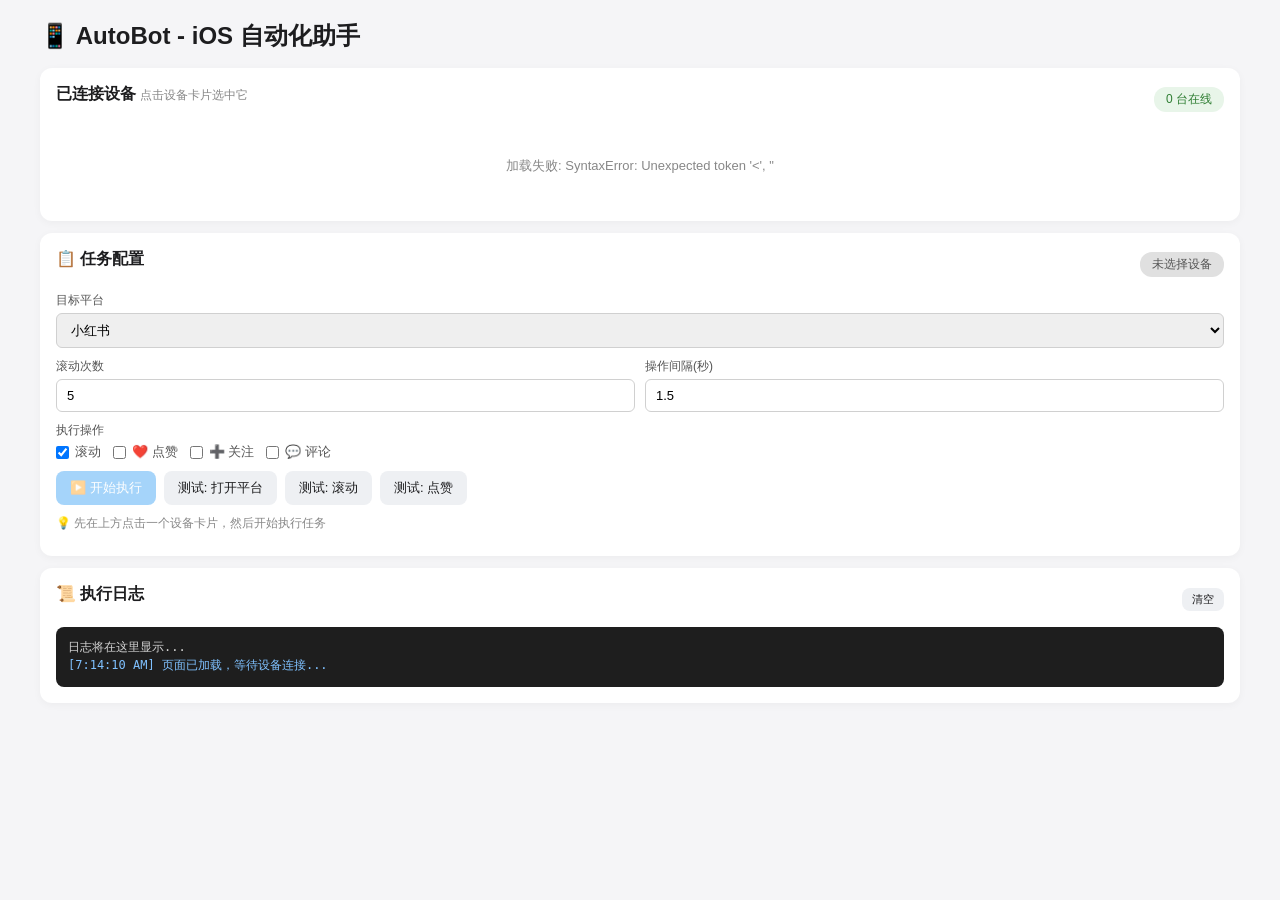
==== commit 952dc333: "refactor: 重写 index.html - 任务配置区默认显示，事件委托绑定设备卡片点击" ====
--- a/backend/web/templates/index.html
+++ b/backend/web/templates/index.html
@@ -8,73 +8,73 @@
         * { box-sizing: border-box; margin: 0; padding: 0; }
         body { font-family: -apple-system, BlinkMacSystemFont, "PingFang SC", sans-serif; background: #f5f5f7; color: #1d1d1f; padding: 20px; }
         .container { max-width: 1200px; margin: 0 auto; }
-        h1 { font-size: 28px; margin-bottom: 20px; font-weight: 600; }
-        h2 { font-size: 18px; margin-bottom: 12px; font-weight: 600; }
-
-        .panel { background: white; border-radius: 12px; padding: 20px; margin-bottom: 16px; box-shadow: 0 2px 8px rgba(0,0,0,0.04); }
-        .panel-header { display: flex; justify-content: space-between; align-items: center; margin-bottom: 16px; }
-        .status-badge { display: inline-block; padding: 4px 12px; border-radius: 12px; font-size: 13px; background: #e8f5e9; color: #2e7d32; }
+        h1 { font-size: 24px; margin-bottom: 16px; font-weight: 600; }
+        h2 { font-size: 16px; margin-bottom: 10px; font-weight: 600; }
+
+        .panel { background: white; border-radius: 12px; padding: 16px; margin-bottom: 12px; box-shadow: 0 2px 8px rgba(0,0,0,0.04); }
+        .panel-header { display: flex; justify-content: space-between; align-items: center; margin-bottom: 12px; }
+        .status-badge { display: inline-block; padding: 4px 12px; border-radius: 12px; font-size: 12px; background: #e8f5e9; color: #2e7d32; }
         .status-badge.warning { background: #fff3e0; color: #e65100; }
-
-        .device-list { display: grid; grid-template-columns: repeat(auto-fill, minmax(280px, 1fr)); gap: 12px; }
-        .device-card { border: 2px solid #e0e0e0; border-radius: 10px; padding: 14px; cursor: pointer; transition: all 0.15s; }
+        .status-badge.gray { background: #e0e0e0; color: #555; }
+
+        .device-list { display: grid; grid-template-columns: repeat(auto-fill, minmax(240px, 1fr)); gap: 10px; }
+        .device-card { border: 2px solid #e0e0e0; border-radius: 8px; padding: 12px; cursor: pointer; transition: all 0.15s; }
         .device-card:hover { border-color: #2196f3; background: #f8fbff; }
         .device-card.selected { border-color: #2196f3; background: #e3f2fd; }
-        .device-name { font-weight: 600; font-size: 15px; margin-bottom: 6px; }
-        .device-info { font-size: 12px; color: #666; line-height: 1.6; }
-        .device-status { display: inline-block; padding: 2px 8px; border-radius: 8px; font-size: 11px; margin-top: 6px; background: #e8f5e9; color: #2e7d32; }
-
-        .form-group { margin-bottom: 14px; }
-        label { display: block; font-size: 13px; color: #555; margin-bottom: 6px; font-weight: 500; }
-        select, input, textarea { width: 100%; padding: 8px 12px; border: 1px solid #d0d0d0; border-radius: 6px; font-size: 14px; font-family: inherit; }
-        textarea { resize: vertical; min-height: 60px; }
+        .device-name { font-weight: 600; font-size: 14px; margin-bottom: 4px; }
+        .device-info { font-size: 11px; color: #666; line-height: 1.5; }
+        .device-status { display: inline-block; padding: 2px 6px; border-radius: 6px; font-size: 10px; margin-top: 4px; background: #e8f5e9; color: #2e7d32; }
+
+        .form-group { margin-bottom: 10px; }
+        label { display: block; font-size: 12px; color: #555; margin-bottom: 4px; font-weight: 500; }
+        select, input, textarea { width: 100%; padding: 8px 10px; border: 1px solid #d0d0d0; border-radius: 6px; font-size: 13px; font-family: inherit; }
+        textarea { resize: vertical; min-height: 50px; }
         select:focus, input:focus, textarea:focus { outline: none; border-color: #2196f3; }
 
-        .btn-row { display: flex; gap: 10px; flex-wrap: wrap; margin-top: 10px; }
-        .btn { padding: 10px 18px; border: none; border-radius: 8px; font-size: 14px; font-weight: 500; cursor: pointer; transition: all 0.15s; font-family: inherit; }
+        .btn-row { display: flex; gap: 8px; flex-wrap: wrap; margin-top: 10px; }
+        .btn { padding: 8px 14px; border: none; border-radius: 8px; font-size: 13px; font-weight: 500; cursor: pointer; transition: all 0.15s; font-family: inherit; }
         .btn-primary { background: #2196f3; color: white; }
         .btn-primary:hover { background: #1976d2; }
         .btn-default { background: #eef0f3; color: #1d1d1f; }
         .btn-default:hover { background: #e0e2e7; }
-        .btn:disabled { opacity: 0.5; cursor: not-allowed; }
-
-        .checklist { display: grid; grid-template-columns: repeat(auto-fill, minmax(140px, 1fr)); gap: 8px; }
-        .checklist label { display: flex; align-items: center; cursor: pointer; font-weight: normal; margin: 0; }
+        .btn:disabled { opacity: 0.4; cursor: not-allowed; }
+
+        .checklist { display: flex; gap: 12px; flex-wrap: wrap; }
+        .checklist label { display: flex; align-items: center; cursor: pointer; font-weight: normal; font-size: 13px; margin: 0; }
         .checklist input[type="checkbox"] { width: auto; margin-right: 6px; }
 
-        #logPanel { background: #1e1e1e; color: #d4d4d4; border-radius: 8px; padding: 14px; font-family: "SF Mono", Consolas, monospace; font-size: 12px; max-height: 300px; overflow-y: auto; }
-        .log-entry { line-height: 1.6; padding: 2px 0; }
+        #logPanel { background: #1e1e1e; color: #d4d4d4; border-radius: 8px; padding: 12px; font-family: "SF Mono", Consolas, monospace; font-size: 12px; max-height: 260px; overflow-y: auto; white-space: pre-wrap; }
+        .log-entry { padding: 1px 0; }
         .log-entry.info { color: #7fc1ff; }
         .log-entry.success { color: #90ee90; }
         .log-entry.error { color: #f48771; }
         .log-entry.action { color: #ffd700; }
 
-        .empty-state { text-align: center; padding: 40px 20px; color: #888; font-size: 14px; }
-        .divider { height: 1px; background: #eee; margin: 16px 0; }
-
-        .hidden { display: none !important; }
-
-        .input-row { display: flex; gap: 12px; }
+        .empty-state { text-align: center; padding: 30px 10px; color: #888; font-size: 13px; }
+        .input-row { display: flex; gap: 10px; }
         .input-row > div { flex: 1; }
+
+        .hint { font-size: 12px; color: #888; margin-bottom: 8px; }
     </style>
 </head>
 <body>
 <div class="container">
     <h1>📱 AutoBot - iOS 自动化助手</h1>
 
-    <!-- App 设备管理 -->
+    <!-- 设备列表 -->
     <div class="panel">
         <div class="panel-header">
-            <h2>已连接设备</h2>
+            <h2>已连接设备 <small style="font-weight: normal; color: #888; font-size: 12px;">点击设备卡片选中它</small></h2>
             <span class="status-badge" id="deviceCount">0 台在线</span>
         </div>
         <div id="deviceList"></div>
     </div>
 
-    <!-- 任务配置区（选中设备后显示） -->
-    <div id="taskSection" class="panel hidden">
+    <!-- 任务配置区 -->
+    <div class="panel">
         <div class="panel-header">
-            <h2>📋 任务配置 - <span id="selectedDeviceName">-</span></h2>
+            <h2>📋 任务配置</h2>
+            <span class="status-badge gray" id="selectedDevice">未选择设备</span>
         </div>
 
         <div class="form-group">
@@ -110,7 +110,6 @@
             <label>评论内容（每行一条，随机使用）</label>
             <textarea id="commentText">太棒了！
 支持一下
-关注了
 学到了
 哈哈哈</textarea>
         </div>
@@ -121,28 +120,129 @@
             <button class="btn btn-default" onclick="sendSingleAction('scroll')">测试: 滚动</button>
             <button class="btn btn-default" onclick="sendSingleAction('like')">测试: 点赞</button>
         </div>
+
+        <div class="hint" id="hint" style="margin-top: 10px;">💡 先在上方点击一个设备卡片，然后开始执行任务</div>
     </div>
 
     <!-- 日志面板 -->
-    <div id="logPanelWrap" class="panel hidden">
+    <div class="panel">
         <div class="panel-header">
             <h2>📜 执行日志</h2>
-            <button class="btn btn-default" style="padding:6px 12px;font-size:12px;" onclick="clearLog()">清空</button>
-        </div>
-        <div id="logPanel">等待操作...</div>
+            <button class="btn btn-default" style="padding:4px 10px;font-size:11px;" onclick="clearLog()">清空</button>
+        </div>
+        <div id="logPanel">日志将在这里显示...</div>
     </div>
 </div>
 
 <script>
+    // ============ 全局状态 ============
     var selectedDeviceId = null;
+    var deviceList = [];
     var ws = null;
 
-    // 显示评论框
-    document.getElementById('chkComment').addEventListener('change', function() {
-        document.getElementById('commentBox').style.display = this.checked ? 'block' : 'none';
-    });
-
-    // 连接前端 WebSocket，实时获取设备列表
+    // ============ 工具函数 ============
+    function addLog(text, type) {
+        var div = document.createElement('div');
+        div.className = 'log-entry ' + (type || '');
+        var time = new Date().toLocaleTimeString();
+        div.textContent = '[' + time + '] ' + text;
+        document.getElementById('logPanel').appendChild(div);
+        document.getElementById('logPanel').scrollTop = document.getElementById('logPanel').scrollHeight;
+    }
+
+    function clearLog() {
+        document.getElementById('logPanel').innerHTML = '';
+    }
+
+    // ============ 设备列表渲染 ============
+    function renderDevices(devices) {
+        deviceList = devices || [];
+        document.getElementById('deviceCount').textContent = (deviceList.length) + ' 台在线';
+
+        if (deviceList.length === 0) {
+            document.getElementById('deviceList').innerHTML =
+                '<div class="empty-state">暂无设备连接。<br><br>请在 iPhone 上安装并打开 AutoBot App，<br>在同一 WiFi 网络下连接此服务器。</div>';
+            updateSelectedDeviceUI();
+            return;
+        }
+
+        var html = '<div class="device-list">';
+        devices.forEach(function(d) {
+            var isSelected = (selectedDeviceId && selectedDeviceId === d.device_id) ? 'selected' : '';
+            html += '<div class="device-card ' + isSelected + '" data-device-id="' + d.device_id + '" data-device-name="' + (d.device_name || 'iPhone') + '">';
+            html += '<div class="device-name">📱 ' + (d.device_name || 'iPhone') + '</div>';
+            html += '<div class="device-info">' + (d.system_version || '') + ' | App v' + (d.app_version || '') + '</div>';
+            html += '<div class="device-info">Model: ' + (d.model || '') + '</div>';
+            html += '<span class="device-status">' + (d.status || 'idle') + '</span>';
+            html += '</div>';
+        });
+        html += '</div>';
+        document.getElementById('deviceList').innerHTML = html;
+
+        // 事件委托绑定点击
+        document.querySelectorAll('.device-card').forEach(function(card) {
+            card.addEventListener('click', function() {
+                selectDevice(card.getAttribute('data-device-id'), card.getAttribute('data-device-name'));
+            });
+        });
+    }
+
+    // ============ 选中设备 ============
+    function selectDevice(deviceId, deviceName) {
+        selectedDeviceId = deviceId;
+        updateSelectedDeviceUI();
+        addLog('已选择设备: ' + deviceName, 'info');
+
+        // 刷新设备列表高亮
+        document.querySelectorAll('.device-card').forEach(function(card) {
+            if (card.getAttribute('data-device-id') === deviceId) {
+                card.classList.add('selected');
+            } else {
+                card.classList.remove('selected');
+            }
+        });
+    }
+
+    function updateSelectedDeviceUI() {
+        if (selectedDeviceId) {
+            var dev = deviceList.find(function(d) { return d.device_id === selectedDeviceId; });
+            var name = dev ? dev.device_name : '设备';
+            document.getElementById('selectedDevice').textContent = name;
+            document.getElementById('selectedDevice').className = 'status-badge';
+            document.getElementById('hint').textContent = '✅ 已选中设备，可以开始执行任务';
+            document.getElementById('startTaskBtn').disabled = false;
+        } else {
+            document.getElementById('selectedDevice').textContent = '未选择设备';
+            document.getElementById('selectedDevice').className = 'status-badge gray';
+            document.getElementById('hint').textContent = '💡 先在上方点击一个设备卡片，然后开始执行任务';
+            document.getElementById('startTaskBtn').disabled = true;
+        }
+    }
+
+    // ============ 刷新设备列表（REST API） ============
+    function loadDevices() {
+        fetch('/api/app-devices')
+            .then(function(r) { return r.json(); })
+            .then(function(data) {
+                renderDevices(data.devices || []);
+                // 如果之前选过设备，检查是否仍然存在
+                if (selectedDeviceId) {
+                    var exists = (data.devices || []).some(function(d) {
+                        return d.device_id === selectedDeviceId;
+                    });
+                    if (!exists) {
+                        selectedDeviceId = null;
+                        updateSelectedDeviceUI();
+                    }
+                }
+            })
+            .catch(function(err) {
+                document.getElementById('deviceList').innerHTML =
+                    '<div class="empty-state">加载失败: ' + err + '</div>';
+            });
+    }
+
+    // ============ WebSocket 实时更新 ============
     function connectFrontendWS() {
         var proto = location.protocol === 'https:' ? 'wss:' : 'ws:';
         ws = new WebSocket(proto + '//' + location.host + '/ws/frontend');
@@ -159,65 +259,16 @@
         };
 
         ws.onclose = function() {
-            setTimeout(connectFrontendWS, 3000);  // 自动重连
+            setTimeout(connectFrontendWS, 3000);
         };
 
-        ws.onerror = function() {
-            // 降级：用轮询
-        };
-    }
-
-    // 渲染设备列表
-    function renderDevices(devices) {
-        document.getElementById('deviceCount').textContent = devices.length + ' 台在线';
-
-        if (!devices || devices.length === 0) {
-            document.getElementById('deviceList').innerHTML =
-                '<div class="empty-state">暂无设备连接。<br><br>请在 iPhone 上安装并打开 AutoBot App，<br>在同一 WiFi 网络下连接此服务器。</div>';
-            return;
-        }
-
-        var html = '<div class="device-list">';
-        devices.forEach(function(d) {
-            var selected = selectedDeviceId === d.device_id ? 'selected' : '';
-            html += '<div class="device-card ' + selected + '" onclick="selectDevice(\'' + d.device_id + '\',\'' + d.device_name + '\')">';
-            html += '<div class="device-name">📱 ' + (d.device_name || 'iPhone') + '</div>';
-            html += '<div class="device-info">' + (d.system_version || '') + ' | App v' + (d.app_version || '') + '</div>';
-            html += '<div class="device-info">Model: ' + (d.model || '') + '</div>';
-            html += '<span class="device-status">' + (d.status || 'idle') + '</span>';
-            html += '</div>';
-        });
-        html += '</div>';
-        document.getElementById('deviceList').innerHTML = html;
-    }
-
-    // 选择设备
-    function selectDevice(deviceId, deviceName) {
-        selectedDeviceId = deviceId;
-        document.getElementById('selectedDeviceName').textContent = deviceName;
-        document.getElementById('taskSection').style.display = 'block';
-        document.getElementById('logPanelWrap').style.display = 'block';
-        addLog('已选择设备: ' + deviceName, 'info');
-        loadDevices();  // 刷新高亮
-    }
-
-    // 刷新设备列表
-    function loadDevices() {
-        fetch('/api/app-devices')
-            .then(function(r) { return r.json(); })
-            .then(function(data) {
-                renderDevices(data.devices || []);
-            })
-            .catch(function(err) {
-                document.getElementById('deviceList').innerHTML =
-                    '<div class="empty-state">加载失败: ' + err + '</div>';
-            });
-    }
-
-    // 发送单个操作（测试用）
+        ws.onerror = function() {};
+    }
+
+    // ============ 发送单个指令 ============
     function sendSingleAction(action) {
         if (!selectedDeviceId) {
-            alert('请先选择一个设备');
+            alert('请先点击上方的设备卡片选择一个设备');
             return;
         }
 
@@ -234,7 +285,7 @@
 
         addLog('发送指令: ' + action, 'action');
 
-        fetch('/api/app-devices/' + selectedDeviceId + '/command', {
+        fetch('/api/app-devices/' + encodeURIComponent(selectedDeviceId) + '/command', {
             method: 'POST',
             headers: { 'Content-Type': 'application/json' },
             body: JSON.stringify({
@@ -246,20 +297,20 @@
         .then(function(r) { return r.json(); })
         .then(function(data) {
             if (data.success) {
-                addLog('✅ 成功 - ' + (data.message || ''), 'success');
+                addLog('✅ 成功 - ' + (data.message || action), 'success');
             } else {
-                addLog('❌ 失败 - ' + (data.message || ''), 'error');
+                addLog('❌ 失败 - ' + (data.message || '未知错误'), 'error');
             }
         })
         .catch(function(err) {
-            addLog('错误: ' + err, 'error');
-        });
-    }
-
-    // 开始执行复合任务
+            addLog('请求错误: ' + err, 'error');
+        });
+    }
+
+    // ============ 开始执行复合任务 ============
     function startTask() {
         if (!selectedDeviceId) {
-            alert('请先选择一个设备');
+            alert('请先点击上方的设备卡片选择一个设备');
             return;
         }
 
@@ -294,9 +345,10 @@
         addLog('开始执行任务 - ' + platform + ', ' + operations.length + ' 个操作', 'action');
 
         document.getElementById('startTaskBtn').disabled = true;
+        var originalText = document.getElementById('startTaskBtn').textContent;
         document.getElementById('startTaskBtn').textContent = '⏳ 执行中...';
 
-        fetch('/api/app-devices/' + selectedDeviceId + '/task', {
+        fetch('/api/app-devices/' + encodeURIComponent(selectedDeviceId) + '/task', {
             method: 'POST',
             headers: { 'Content-Type': 'application/json' },
             body: JSON.stringify({
@@ -308,41 +360,36 @@
         .then(function(r) { return r.json(); })
         .then(function(data) {
             addLog('任务完成: ' + data.success_count + '/' + data.total_operations + ' 成功', 'success');
-            data.results.forEach(function(r) {
-                if (r.success) {
-                    addLog('  ✅ ' + r.action + ' - ' + r.message, 'success');
-                } else {
-                    addLog('  ❌ ' + r.action + ' - ' + r.message, 'error');
-                }
-            });
+            if (data.results && data.results.forEach) {
+                data.results.forEach(function(r) {
+                    if (r.success) {
+                        addLog('  ✅ ' + r.action + ' - ' + r.message, 'success');
+                    } else {
+                        addLog('  ❌ ' + r.action + ' - ' + r.message, 'error');
+                    }
+                });
+            }
         })
         .catch(function(err) {
             addLog('任务执行错误: ' + err, 'error');
         })
         .finally(function() {
             document.getElementById('startTaskBtn').disabled = false;
-            document.getElementById('startTaskBtn').textContent = '▶️ 开始执行';
-        });
-    }
-
-    // 日志
-    function addLog(text, type) {
-        var div = document.createElement('div');
-        div.className = 'log-entry ' + (type || '');
-        var time = new Date().toLocaleTimeString();
-        div.textContent = '[' + time + '] ' + text;
-        document.getElementById('logPanel').appendChild(div);
-        document.getElementById('logPanel').scrollTop = document.getElementById('logPanel').scrollHeight;
-    }
-
-    function clearLog() {
-        document.getElementById('logPanel').innerHTML = '';
-    }
+            document.getElementById('startTaskBtn').textContent = originalText;
+        });
+    }
+
+    // 评论框显示
+    document.getElementById('chkComment').addEventListener('change', function() {
+        document.getElementById('commentBox').style.display = this.checked ? 'block' : 'none';
+    });
 
     // 初始化
+    document.getElementById('startTaskBtn').disabled = true;
+    addLog('页面已加载，等待设备连接...', 'info');
     connectFrontendWS();
     loadDevices();
-    setInterval(loadDevices, 10000);  // 每 10 秒刷新一次（降级方案）
+    setInterval(loadDevices, 15000);  // 每 15 秒轮询一次作为备份
 </script>
 </body>
 </html>
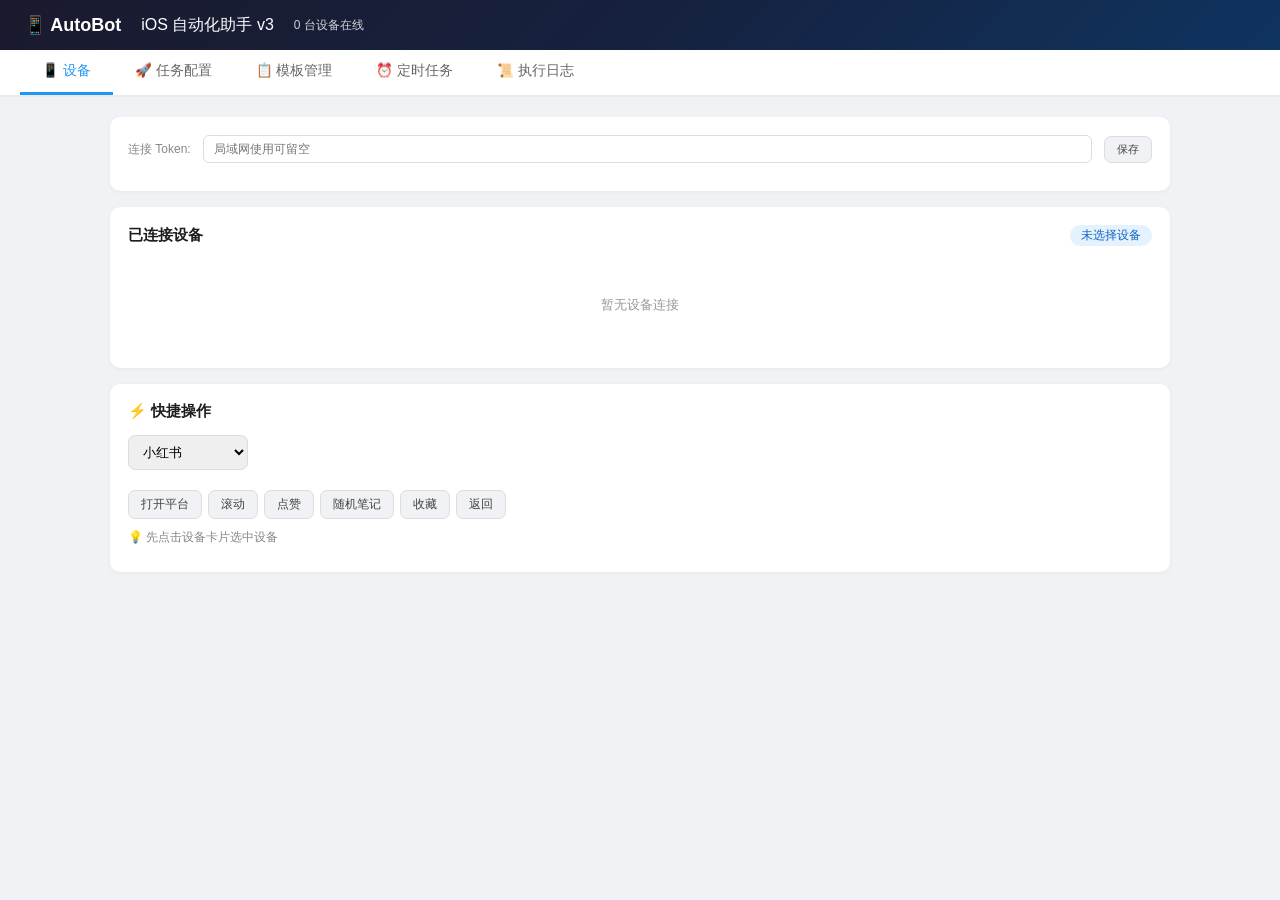
==== commit 65e93d45: "完善定时任务功能： 1. 修复编辑定时任务页面为空的问题 2. 添加视频自动播放拦截（进入笔记后立即暂停视频） 3. 增强搜索模式日志输出 4. 添加任务操作统计功能（浏览笔记数、点赞数、评论数、关注" ====
--- a/backend/web/templates/index.html
+++ b/backend/web/templates/index.html
@@ -6,390 +6,663 @@
     <title>AutoBot - iOS 自动化助手</title>
     <style>
         * { box-sizing: border-box; margin: 0; padding: 0; }
-        body { font-family: -apple-system, BlinkMacSystemFont, "PingFang SC", sans-serif; background: #f5f5f7; color: #1d1d1f; padding: 20px; }
-        .container { max-width: 1200px; margin: 0 auto; }
-        h1 { font-size: 24px; margin-bottom: 16px; font-weight: 600; }
-        h2 { font-size: 16px; margin-bottom: 10px; font-weight: 600; }
-
-        .panel { background: white; border-radius: 12px; padding: 16px; margin-bottom: 12px; box-shadow: 0 2px 8px rgba(0,0,0,0.04); }
-        .panel-header { display: flex; justify-content: space-between; align-items: center; margin-bottom: 12px; }
-        .status-badge { display: inline-block; padding: 4px 12px; border-radius: 12px; font-size: 12px; background: #e8f5e9; color: #2e7d32; }
-        .status-badge.warning { background: #fff3e0; color: #e65100; }
-        .status-badge.gray { background: #e0e0e0; color: #555; }
-
-        .device-list { display: grid; grid-template-columns: repeat(auto-fill, minmax(240px, 1fr)); gap: 10px; }
-        .device-card { border: 2px solid #e0e0e0; border-radius: 8px; padding: 12px; cursor: pointer; transition: all 0.15s; }
-        .device-card:hover { border-color: #2196f3; background: #f8fbff; }
+        body { font-family: -apple-system, BlinkMacSystemFont, "PingFang SC", sans-serif; background: #f0f2f5; color: #1d1d1f; }
+        .topbar { background: linear-gradient(135deg, #1a1a2e 0%, #16213e 50%, #0f3460 100%); color: white; padding: 14px 24px; display: flex; align-items: center; gap: 20px; }
+        .topbar h1 { font-size: 18px; font-weight: 700; }
+        .tab-nav { background: white; display: flex; padding: 0 20px; border-bottom: 2px solid #e8eaed; }
+        .tab-btn { padding: 12px 22px; font-size: 13.5px; font-weight: 500; color: #666; cursor: pointer; border-bottom: 3px solid transparent; transition: all 0.15s; user-select: none; }
+        .tab-btn:hover { color: #333; background: #fafbfc; }
+        .tab-btn.active { color: #2196f3; border-bottom-color: #2196f3; }
+        .page-container { max-width: 1100px; margin: 0 auto; padding: 20px; }
+        .page { display: none; }
+        .page.active { display: block; }
+        .panel { background: white; border-radius: 10px; padding: 18px; margin-bottom: 16px; box-shadow: 0 1px 4px rgba(0,0,0,0.05); }
+        .panel-header { display: flex; justify-content: space-between; align-items: center; margin-bottom: 14px; }
+        .panel-header h2 { font-size: 15px; font-weight: 600; }
+        .status-badge { padding: 3px 11px; border-radius: 12px; font-size: 11.5px; background: #e8f5e9; color: #2e7d32; }
+        .status-badge.blue { background: #e3f2fd; color: #1565c0; }
+        .status-badge.gray { background: #eee; color: #777; }
+        .device-list { display: grid; grid-template-columns: repeat(auto-fill, minmax(220px, 1fr)); gap: 10px; }
+        .device-card { border: 2px solid #e8eaed; border-radius: 10px; padding: 14px; cursor: pointer; transition: all 0.15s; }
+        .device-card:hover { border-color: #90caf9; background: #f5f9ff; }
         .device-card.selected { border-color: #2196f3; background: #e3f2fd; }
         .device-name { font-weight: 600; font-size: 14px; margin-bottom: 4px; }
-        .device-info { font-size: 11px; color: #666; line-height: 1.5; }
-        .device-status { display: inline-block; padding: 2px 6px; border-radius: 6px; font-size: 10px; margin-top: 4px; background: #e8f5e9; color: #2e7d32; }
-
+        .device-info { font-size: 11px; color: #888; }
+        .device-status { display: inline-block; padding: 2px 7px; border-radius: 6px; font-size: 10px; background: #e8f5e9; color: #2e7d32; margin-top: 5px; }
         .form-group { margin-bottom: 10px; }
         label { display: block; font-size: 12px; color: #555; margin-bottom: 4px; font-weight: 500; }
-        select, input, textarea { width: 100%; padding: 8px 10px; border: 1px solid #d0d0d0; border-radius: 6px; font-size: 13px; font-family: inherit; }
+        select, input, textarea { width: 100%; padding: 8px 10px; border: 1.5px solid #ddd; border-radius: 7px; font-size: 13px; font-family: inherit; }
         textarea { resize: vertical; min-height: 50px; }
         select:focus, input:focus, textarea:focus { outline: none; border-color: #2196f3; }
-
         .btn-row { display: flex; gap: 8px; flex-wrap: wrap; margin-top: 10px; }
-        .btn { padding: 8px 14px; border: none; border-radius: 8px; font-size: 13px; font-weight: 500; cursor: pointer; transition: all 0.15s; font-family: inherit; }
+        .btn { padding: 8px 16px; border: none; border-radius: 7px; font-size: 13px; font-weight: 500; cursor: pointer; font-family: inherit; }
         .btn-primary { background: #2196f3; color: white; }
         .btn-primary:hover { background: #1976d2; }
-        .btn-default { background: #eef0f3; color: #1d1d1f; }
-        .btn-default:hover { background: #e0e2e7; }
-        .btn:disabled { opacity: 0.4; cursor: not-allowed; }
-
-        .checklist { display: flex; gap: 12px; flex-wrap: wrap; }
+        .btn-default { background: #f0f2f5; color: #444; border: 1px solid #ddd; }
+        .btn-default:hover { background: #e4e7eb; }
+        .quick-actions { display: flex; gap: 6px; flex-wrap: wrap; margin-top: 10px; }
+        .quick-actions .btn { padding: 5px 12px; font-size: 12px; }
+        .checklist { display: flex; gap: 14px; flex-wrap: wrap; }
         .checklist label { display: flex; align-items: center; cursor: pointer; font-weight: normal; font-size: 13px; margin: 0; }
-        .checklist input[type="checkbox"] { width: auto; margin-right: 6px; }
-
-        #logPanel { background: #1e1e1e; color: #d4d4d4; border-radius: 8px; padding: 12px; font-family: "SF Mono", Consolas, monospace; font-size: 12px; max-height: 260px; overflow-y: auto; white-space: pre-wrap; }
-        .log-entry { padding: 1px 0; }
-        .log-entry.info { color: #7fc1ff; }
-        .log-entry.success { color: #90ee90; }
-        .log-entry.error { color: #f48771; }
-        .log-entry.action { color: #ffd700; }
-
-        .empty-state { text-align: center; padding: 30px 10px; color: #888; font-size: 13px; }
+        .checklist input[type="checkbox"] { width: auto; margin-right: 5px; }
         .input-row { display: flex; gap: 10px; }
         .input-row > div { flex: 1; }
-
         .hint { font-size: 12px; color: #888; margin-bottom: 8px; }
+        .empty-state { text-align: center; padding: 36px 10px; color: #999; font-size: 13px; }
+        .mode-tabs { display: flex; gap: 4px; margin-bottom: 12px; }
+        .mode-tab { padding: 8px 18px; border: 2px solid #e0e0e0; border-radius: 8px; cursor: pointer; font-size: 13px; font-weight: 500; background: white; }
+        .mode-tab.active { border-color: #2196f3; background: #e3f2fd; color: #1976d2; }
+        .mode-panel { display: none; padding: 12px; background: #fafbfc; border-radius: 8px; border: 1px solid #e8e8e8; margin-top: 10px; }
+        .mode-panel.active { display: block; }
+        .sub-section { margin-bottom: 12px; padding-bottom: 12px; border-bottom: 1px solid #eee; }
+        .sub-section:last-child { border-bottom: none; margin-bottom: 0; padding-bottom: 0; }
+        .sub-section h4 { font-size: 13px; color: #333; margin-bottom: 8px; }
+        .line-badge { display: inline-block; padding: 1px 8px; border-radius: 4px; font-size: 11px; font-weight: 600; }
+        .line-main { background: #fff3e0; color: #e65100; }
+        .line-sec { background: #e8f5e9; color: #2e7d32; }
+        .prob-grid { display: grid; grid-template-columns: repeat(auto-fill, minmax(140px, 1fr)); gap: 8px; }
+        .prob-item label { display: flex; justify-content: space-between; align-items: center; font-size: 12px; }
+        .prob-item input[type="number"] { width: 60px; text-align: center; padding: 4px 6px; }
+        #logPanel { background: #1e1e2e; color: #cdd6f4; border-radius: 8px; padding: 14px; font-family: monospace; font-size: 12px; max-height: 480px; overflow-y: auto; white-space: pre-wrap; line-height: 1.65; }
+        .log-entry { padding: 1px 0; }
+        .log-info { color: #89b4fa; }
+        .log-success { color: #a6e3a1; }
+        .log-error { color: #f38ba8; }
+        .log-action { color: #f9e2af; }
+        table { width: 100%; border-collapse: collapse; font-size: 12px; }
+        th { text-align: left; padding: 8px 10px; background: #f8f9fa; font-weight: 600; color: #555; border-bottom: 2px solid #eee; }
+        td { padding: 8px 10px; border-bottom: 1px solid #f0f0f0; }
+        tr:hover td { background: #fafbff; }
+        @media (max-width: 768px) { .page-container { padding: 12px; } .input-row { flex-direction: column; } }
     </style>
 </head>
 <body>
-<div class="container">
-    <h1>📱 AutoBot - iOS 自动化助手</h1>
-
-    <!-- 设备列表 -->
+
+<!-- 顶部栏 -->
+<div class="topbar">
+    <h1>📱 AutoBot</h1>
+    <span>iOS 自动化助手 v3</span>
+    <span id="globalDeviceBadge" style="font-size:12px;opacity:0.8;">0 台设备在线</span>
+</div>
+
+<!-- Tab 导航 -->
+<nav class="tab-nav" id="tabNav">
+    <div class="tab-btn active" data-page="devices" onclick="console.log('click devices');switchTab('devices')">📱 设备</div>
+    <div class="tab-btn" data-page="tasks" onclick="console.log('click tasks');switchTab('tasks')">🚀 任务配置</div>
+    <div class="tab-btn" data-page="templates" onclick="console.log('click templates');switchTab('templates')">📋 模板管理</div>
+    <div class="tab-btn" data-page="schedule" onclick="console.log('click schedule');switchTab('schedule')">⏰ 定时任务</div>
+    <div class="tab-btn" data-page="logs" onclick="console.log('click logs');switchTab('logs')">📜 执行日志</div>
+</nav>
+
+<div class="page-container">
+
+<!-- 设备页 -->
+<div class="page active" id="page-devices">
+    <div class="panel">
+        <div style="display:flex;align-items:center;gap:12px;margin-bottom:10px;">
+            <label style="font-size:12px;color:#888;margin:0;white-space:nowrap;">连接 Token:</label>
+            <input type="password" id="authToken" placeholder="局域网使用可留空" style="flex:1;padding:6px 10px;font-size:12px;border-radius:6px;">
+            <button class="btn btn-default" style="padding:5px 12px;font-size:11px;" onclick="saveToken()">保存</button>
+        </div>
+    </div>
+    <div class="panel">
+        <div class="panel-header"><h2>已连接设备</h2><span class="status-badge blue" id="selectedDeviceInfo">未选择设备</span></div>
+        <div id="deviceList"><div class="empty-state">暂无设备连接</div></div>
+    </div>
+    <div class="panel">
+        <div class="panel-header"><h2>⚡ 快捷操作</h2></div>
+        <select id="platform" style="width:auto;min-width:120px;margin-bottom:10px;">
+            <option value="xiaohongshu">小红书</option>
+            <option value="douyin">抖音</option>
+        </select>
+        <div class="quick-actions">
+            <button class="btn btn-default" onclick="sendSingleAction('open_platform')">打开平台</button>
+            <button class="btn btn-default" onclick="sendSingleAction('scroll')">滚动</button>
+            <button class="btn btn-default" onclick="sendSingleAction('like')">点赞</button>
+            <button class="btn btn-default" onclick="sendSingleAction('click_random_note')">随机笔记</button>
+            <button class="btn btn-default" onclick="sendSingleAction('collect')">收藏</button>
+            <button class="btn btn-default" onclick="sendSingleAction('go_back')">返回</button>
+        </div>
+        <p class="hint" id="hint" style="margin-top:10px;">💡 先点击设备卡片选中设备</p>
+    </div>
+</div>
+
+<!-- 任务配置页 -->
+<div class="page" id="page-tasks">
+    <div class="panel">
+        <div class="panel-header"><h2>🚀 v3 智能任务</h2><span class="status-badge blue" id="taskDeviceBadge">-</span></div>
+        <div class="mode-tabs">
+            <div class="mode-tab active" onclick="switchMode('nurture')" id="tabNurture">🌱 养号模式</div>
+            <div class="mode-tab" onclick="switchMode('work')" id="tabWork">💼 工作模式</div>
+        </div>
+        <div class="mode-panel active" id="panelNurture">
+            <div class="sub-section">
+                <h4>🔍 搜索关键词</h4>
+                <textarea id="nurtureKeywords" placeholder="每行一个关键词">美食推荐
+旅行攻略
+穿搭分享</textarea>
+            </div>
+            <div class="input-row">
+                <div class="form-group"><label>⏱️ 总时长最小(秒)</label><input type="number" id="nurtureDurMin" value="120" min="30" max="3600"></div>
+                <div class="form-group"><label>⏱️ 总时长最大(秒)</label><input type="number" id="nurtureDurMax" value="300" min="30" max="7200"></div>
+                <div class="form-group"><label>点赞率(0~1)</label><input type="number" id="nurtureLikeRate" value="0.7" min="0" max="1" step="0.1"></div>
+            </div>
+            <div class="input-row">
+                <div class="form-group"><label>浏览(s)最小</label><input type="number" id="nurtureViewMin" value="3" min="1"></div>
+                <div class="form-group"><label>浏览(s)最大</label><input type="number" id="nurtureViewMax" value="8" min="1"></div>
+                <div class="form-group"><label>休息(s)最小</label><input type="number" id="nurtureRestMin" value="2" min="1"></div>
+                <div class="form-group"><label>休息(s)最大</label><input type="number" id="nurtureRestMax" value="5" min="1"></div>
+            </div>
+        </div>
+        <div class="mode-panel" id="panelWork">
+            <div class="input-row">
+                <div class="form-group"><label>总时长(分钟,0=不限)</label><input type="number" id="workDuration" value="0" min="0"></div>
+                <div class="form-group"><label>浏览(s)最小</label><input type="number" id="workViewMin" value="5" min="1"></div>
+                <div class="form-group"><label>浏览(s)最大</label><input type="number" id="workViewMax" value="15" min="1"></div>
+            </div>
+            <div class="sub-section">
+                <h4>默认互动概率</h4>
+                <div class="prob-grid">
+                    <div class="prob-item"><label>点赞率<input type="number" id="probLike" value="0.65" min="0" max="1" step="0.05"></label></div>
+                    <div class="prob-item"><label>评论率<input type="number" id="probComment" value="0.25" min="0" max="1" step="0.05"></label></div>
+                    <div class="prob-item"><label>收藏率<input type="number" id="probCollect" value="0.08" min="0" max="1" step="0.05"></label></div>
+                    <div class="prob-item"><label>关注率<input type="number" id="probFollow" value="0.03" min="0" max="1" step="0.05"></label></div>
+                </div>
+            </div>
+            <div class="sub-section">
+                <h4><span class="line-badge line-main">主线</span> 核心内容</h4>
+                <div class="input-row">
+                    <div class="form-group"><label>关键词</label><textarea id="mainKeywords">AI工具
+效率提升</textarea></div>
+                    <div class="form-group"><label>回复模板</label><textarea id="mainReplies">学到了！感谢分享
+太有用了，已收藏</textarea></div>
+                </div>
+            </div>
+            <div class="sub-section">
+                <h4><span class="line-badge line-sec">次线</span> 副内容</h4>
+                <div class="input-row">
+                    <div class="form-group"><label>关键词</label><textarea id="secKeywords">生活日常
+随拍</textarea></div>
+                    <div class="form-group"><label>回复模板</label><textarea id="secReplies">不错哦
+挺好的</textarea></div>
+                </div>
+            </div>
+        </div>
+        <hr style="margin:16px 0;border-top:1px dashed #ddd;">
+        <div class="btn-row">
+            <button class="btn btn-primary" style="background:#e65100;font-size:14px;padding:10px 28px;" onclick="startV3Task()">🚀 立即执行</button>
+            <button class="btn btn-primary" style="font-size:13px;" onclick="showSaveTemplateModal()">💾 保存为模板</button>
+        </div>
+    </div>
+</div>
+
+<!-- 模板管理页 -->
+<div class="page" id="page-templates">
     <div class="panel">
         <div class="panel-header">
-            <h2>已连接设备 <small style="font-weight: normal; color: #888; font-size: 12px;">点击设备卡片选中它</small></h2>
-            <span class="status-badge" id="deviceCount">0 台在线</span>
-        </div>
-        <div id="deviceList"></div>
+            <h2>📋 任务模板</h2>
+            <button class="btn btn-default" style="padding:5px 12px;font-size:12px;" onclick="loadTemplates()">刷新列表</button>
+        </div>
+        <div id="templateList"><div class="empty-state">点击刷新按钮加载模板</div></div>
     </div>
-
-    <!-- 任务配置区 -->
+</div>
+
+<!-- 定时任务页 -->
+<div class="page" id="page-schedule">
     <div class="panel">
         <div class="panel-header">
-            <h2>📋 任务配置</h2>
-            <span class="status-badge gray" id="selectedDevice">未选择设备</span>
-        </div>
-
-        <div class="form-group">
-            <label>目标平台</label>
-            <select id="platform">
-                <option value="xiaohongshu">小红书</option>
-                <option value="douyin">抖音</option>
-            </select>
-        </div>
-
-        <div class="input-row">
-            <div class="form-group">
-                <label>滚动次数</label>
-                <input type="number" id="scrollCount" value="5" min="1" max="100">
-            </div>
-            <div class="form-group">
-                <label>操作间隔(秒)</label>
-                <input type="number" id="interval" value="1.5" min="0.5" max="10" step="0.1">
-            </div>
-        </div>
-
-        <div class="form-group">
-            <label>执行操作</label>
-            <div class="checklist">
-                <label><input type="checkbox" id="chkScroll" checked> 滚动</label>
-                <label><input type="checkbox" id="chkLike"> ❤️ 点赞</label>
-                <label><input type="checkbox" id="chkFollow"> ➕ 关注</label>
-                <label><input type="checkbox" id="chkComment"> 💬 评论</label>
-            </div>
-        </div>
-
-        <div class="form-group" id="commentBox" style="display:none;">
-            <label>评论内容（每行一条，随机使用）</label>
-            <textarea id="commentText">太棒了！
-支持一下
-学到了
-哈哈哈</textarea>
-        </div>
-
-        <div class="btn-row">
-            <button class="btn btn-primary" id="startTaskBtn" onclick="startTask()">▶️ 开始执行</button>
-            <button class="btn btn-default" onclick="sendSingleAction('open_platform')">测试: 打开平台</button>
-            <button class="btn btn-default" onclick="sendSingleAction('scroll')">测试: 滚动</button>
-            <button class="btn btn-default" onclick="sendSingleAction('like')">测试: 点赞</button>
-        </div>
-
-        <div class="hint" id="hint" style="margin-top: 10px;">💡 先在上方点击一个设备卡片，然后开始执行任务</div>
+            <h2>⏰ 定时任务调度</h2>
+            <div style="display:flex;gap:6px;">
+                <button class="btn btn-default" style="padding:5px 12px;font-size:12px;" onclick="loadSchedules()">刷新</button>
+                <button class="btn btn-primary" style="padding:5px 12px;font-size:12px;background:#7c3aed;" onclick="showScheduleEditor()">+ 新建</button>
+            </div>
+        </div>
+        <div id="scheduleList"><div class="empty-state">点击刷新按钮加载定时任务</div></div>
     </div>
-
-    <!-- 日志面板 -->
+</div>
+
+<!-- 日志页 -->
+<div class="page" id="page-logs">
     <div class="panel">
         <div class="panel-header">
             <h2>📜 执行日志</h2>
-            <button class="btn btn-default" style="padding:4px 10px;font-size:11px;" onclick="clearLog()">清空</button>
-        </div>
-        <div id="logPanel">日志将在这里显示...</div>
+            <button class="btn btn-default" style="padding:5px 12px;font-size:12px;" onclick="clearLog()">清空日志</button>
+        </div>
+        <div id="logPanel"></div>
     </div>
 </div>
 
+</div>
+
 <script>
-    // ============ 全局状态 ============
-    var selectedDeviceId = null;
-    var deviceList = [];
-    var ws = null;
-
-    // ============ 工具函数 ============
-    function addLog(text, type) {
+// ===== 调试：确认 JS 加载 =====
+console.log('=== AutoBot v3 JS 开始加载 ===');
+try {
+    console.log('DOM ready, elements:', {
+        tabNav: !!document.getElementById('tabNav'),
+        logPanel: !!document.getElementById('logPanel'),
+        deviceList: !!document.getElementById('deviceList')
+    });
+} catch(e) { console.error('DOM check error:', e); }
+
+// ===== Tab 切换 =====
+function switchTab(pageName) {
+    console.log('switchTab called:', pageName);
+    try {
+        document.querySelectorAll('.tab-btn').forEach(function(btn) {
+            btn.classList.toggle('active', btn.getAttribute('data-page') === pageName);
+        });
+        document.querySelectorAll('.page').forEach(function(p) {
+            p.classList.toggle('active', p.id === 'page-' + pageName);
+        });
+        if (pageName === 'templates') loadTemplates();
+        if (pageName === 'schedule') loadSchedules();
+        console.log('switchTab done:', pageName);
+    } catch(e) { console.error('switchTab error:', e); }
+}
+
+// ===== 全局状态 =====
+var selectedDeviceId = null;
+var deviceList = [];
+
+// ===== 工具函数 =====
+function addLog(text, type) {
+    try {
         var div = document.createElement('div');
-        div.className = 'log-entry ' + (type || '');
+        div.className = 'log-entry log-' + (type || 'info');
         var time = new Date().toLocaleTimeString();
         div.textContent = '[' + time + '] ' + text;
-        document.getElementById('logPanel').appendChild(div);
-        document.getElementById('logPanel').scrollTop = document.getElementById('logPanel').scrollHeight;
+        var panel = document.getElementById('logPanel');
+        if (panel) { panel.appendChild(div); panel.scrollTop = panel.scrollHeight; }
+        else { console.log('[LOG]', text); }
+    } catch(e) { console.log('[LOG]', text, '(error:', e, ')'); }
+}
+function clearLog() {
+    var panel = document.getElementById('logPanel');
+    if (panel) panel.innerHTML = '';
+}
+function saveToken() {
+    var t = document.getElementById('authToken').value.trim();
+    if (t) localStorage.setItem('autobot_token', t);
+    addLog('Token 已保存', 'success');
+}
+
+function apiFetch(url, options) {
+    var token = document.getElementById('authToken').value.trim();
+    if (token) {
+        localStorage.setItem('autobot_token', token);
+        options = options || {};
+        options.headers = options.headers || {};
+        options.headers['X-Auth-Token'] = token;
     }
-
-    function clearLog() {
-        document.getElementById('logPanel').innerHTML = '';
+    return fetch(url, options);
+}
+
+(function(){
+    var saved = localStorage.getItem('autobot_token');
+    if (saved) { var el = document.getElementById('authToken'); if (el) el.value = saved; }
+})();
+
+// ===== 设备列表 =====
+function renderDevices(devices) {
+    deviceList = devices || [];
+    var badge = document.getElementById('globalDeviceBadge');
+    if (badge) badge.textContent = deviceList.length + ' 台设备在线';
+    if (deviceList.length === 0) {
+        document.getElementById('deviceList').innerHTML = '<div class="empty-state">暂无设备连接</div>';
+        return;
     }
-
-    // ============ 设备列表渲染 ============
-    function renderDevices(devices) {
-        deviceList = devices || [];
-        document.getElementById('deviceCount').textContent = (deviceList.length) + ' 台在线';
-
-        if (deviceList.length === 0) {
-            document.getElementById('deviceList').innerHTML =
-                '<div class="empty-state">暂无设备连接。<br><br>请在 iPhone 上安装并打开 AutoBot App，<br>在同一 WiFi 网络下连接此服务器。</div>';
-            updateSelectedDeviceUI();
-            return;
-        }
-
-        var html = '<div class="device-list">';
-        devices.forEach(function(d) {
-            var isSelected = (selectedDeviceId && selectedDeviceId === d.device_id) ? 'selected' : '';
-            html += '<div class="device-card ' + isSelected + '" data-device-id="' + d.device_id + '" data-device-name="' + (d.device_name || 'iPhone') + '">';
-            html += '<div class="device-name">📱 ' + (d.device_name || 'iPhone') + '</div>';
-            html += '<div class="device-info">' + (d.system_version || '') + ' | App v' + (d.app_version || '') + '</div>';
-            html += '<div class="device-info">Model: ' + (d.model || '') + '</div>';
-            html += '<span class="device-status">' + (d.status || 'idle') + '</span>';
-            html += '</div>';
+    var html = '<div class="device-list">';
+    devices.forEach(function(d) {
+        var isSelected = selectedDeviceId === d.device_id ? 'selected' : '';
+        html += '<div class="device-card ' + isSelected + '" data-id="' + d.device_id + '" data-name="' + (d.device_name || 'iPhone') + '">';
+        html += '<div class="device-name">' + (d.device_name || 'iPhone') + '</div>';
+        html += '<div class="device-info">' + (d.system_version || '') + ' | App v' + (d.app_version || '') + '</div>';
+        html += '<span class="device-status">' + (d.status || 'idle') + '</span>';
+        html += '</div>';
+    });
+    html += '</div>';
+    document.getElementById('deviceList').innerHTML = html;
+    document.querySelectorAll('.device-card').forEach(function(card) {
+        card.addEventListener('click', function() {
+            selectDevice(card.getAttribute('data-id'), card.getAttribute('data-name'));
         });
-        html += '</div>';
-        document.getElementById('deviceList').innerHTML = html;
-
-        // 事件委托绑定点击
-        document.querySelectorAll('.device-card').forEach(function(card) {
-            card.addEventListener('click', function() {
-                selectDevice(card.getAttribute('data-device-id'), card.getAttribute('data-device-name'));
-            });
-        });
-    }
-
-    // ============ 选中设备 ============
-    function selectDevice(deviceId, deviceName) {
-        selectedDeviceId = deviceId;
-        updateSelectedDeviceUI();
-        addLog('已选择设备: ' + deviceName, 'info');
-
-        // 刷新设备列表高亮
-        document.querySelectorAll('.device-card').forEach(function(card) {
-            if (card.getAttribute('data-device-id') === deviceId) {
-                card.classList.add('selected');
-            } else {
-                card.classList.remove('selected');
-            }
-        });
-    }
-
-    function updateSelectedDeviceUI() {
-        if (selectedDeviceId) {
-            var dev = deviceList.find(function(d) { return d.device_id === selectedDeviceId; });
-            var name = dev ? dev.device_name : '设备';
-            document.getElementById('selectedDevice').textContent = name;
-            document.getElementById('selectedDevice').className = 'status-badge';
-            document.getElementById('hint').textContent = '✅ 已选中设备，可以开始执行任务';
-            document.getElementById('startTaskBtn').disabled = false;
-        } else {
-            document.getElementById('selectedDevice').textContent = '未选择设备';
-            document.getElementById('selectedDevice').className = 'status-badge gray';
-            document.getElementById('hint').textContent = '💡 先在上方点击一个设备卡片，然后开始执行任务';
-            document.getElementById('startTaskBtn').disabled = true;
-        }
-    }
-
-    // ============ 刷新设备列表（REST API） ============
-    function loadDevices() {
-        fetch('/api/app-devices')
-            .then(function(r) { return r.json(); })
-            .then(function(data) {
-                renderDevices(data.devices || []);
-                // 如果之前选过设备，检查是否仍然存在
-                if (selectedDeviceId) {
-                    var exists = (data.devices || []).some(function(d) {
-                        return d.device_id === selectedDeviceId;
-                    });
-                    if (!exists) {
-                        selectedDeviceId = null;
-                        updateSelectedDeviceUI();
-                    }
-                }
-            })
-            .catch(function(err) {
-                document.getElementById('deviceList').innerHTML =
-                    '<div class="empty-state">加载失败: ' + err + '</div>';
-            });
-    }
-
-    // ============ WebSocket 实时更新 ============
-    function connectFrontendWS() {
+    });
+}
+
+function selectDevice(deviceId, deviceName) {
+    selectedDeviceId = deviceId;
+    addLog('已选择设备: ' + deviceName, 'info');
+    document.querySelectorAll('.device-card').forEach(function(card) {
+        card.classList.toggle('selected', card.getAttribute('data-id') === deviceId);
+    });
+    var badge = document.getElementById('taskDeviceBadge');
+    if (badge) badge.textContent = '已选: ' + deviceName;
+    var hint = document.getElementById('hint');
+    if (hint) hint.textContent = '✅ 已选中设备，可以开始执行任务';
+}
+
+function loadDevices() {
+    apiFetch('/api/app-devices')
+        .then(function(r) { return r.json(); })
+        .then(function(data) { renderDevices(data.devices || []); })
+        .catch(function(err) { console.log('加载设备失败:', err); });
+}
+
+function connectFrontendWS() {
+    try {
         var proto = location.protocol === 'https:' ? 'wss:' : 'ws:';
-        ws = new WebSocket(proto + '//' + location.host + '/ws/frontend');
-
+        var ws = new WebSocket(proto + '//' + location.host + '/ws/frontend');
         ws.onmessage = function(event) {
             try {
                 var data = JSON.parse(event.data);
-                if (data.type === 'app_devices') {
-                    renderDevices(data.devices || []);
-                }
-            } catch (e) {
-                console.error('解析失败', e);
+                if (data.type === 'app_devices') renderDevices(data.devices || []);
+                else if (data.type === 'log') addLog(data.message, data.level || 'info');
+                else if (data.type === 'schedule_event') addLog(data.message, 'action');
+            } catch(e) {}
+        };
+        ws.onclose = function() { setTimeout(connectFrontendWS, 3000); };
+        ws.onerror = function() {};
+    } catch(e) { console.log('WebSocket 连接失败:', e); }
+}
+
+// ===== 单指令 =====
+function sendSingleAction(action) {
+    if (!selectedDeviceId) { alert('请先选择设备'); return; }
+    var params = {};
+    if (action === 'open_platform') params.platform = document.getElementById('platform').value;
+    addLog('发送指令: ' + action, 'action');
+    apiFetch('/api/app-devices/' + encodeURIComponent(selectedDeviceId) + '/command', {
+        method: 'POST', headers:{'Content-Type':'application/json'},
+        body: JSON.stringify({ action: action, platform: document.getElementById('platform').value, params: params })
+    }).then(function(r){return r.json();}).then(function(data){
+        addLog((data.success?'✅ 成功':'❌ 失败') + ' - ' + (data.message||action), data.success?'success':'error');
+    }).catch(function(err){ addLog('请求错误: '+err,'error'); });
+}
+
+// ===== v3 双模式 =====
+var currentMode = 'nurture';
+function switchMode(mode) {
+    currentMode = mode;
+    document.getElementById('tabNurture').className = 'mode-tab' + (mode === 'nurture' ? ' active' : '');
+    document.getElementById('tabWork').className = 'mode-tab' + (mode === 'work' ? ' active' : '');
+    document.getElementById('panelNurture').className = 'mode-panel' + (mode === 'nurture' ? ' active' : '');
+    document.getElementById('panelWork').className = 'mode-panel' + (mode === 'work' ? ' active' : '');
+}
+
+function getVal(id,d){var e=document.getElementById(id);return e&&e.value!==''?e.value:d;}
+function getNum(id,d){var v=parseFloat(getVal(id,''));return isNaN(v)?d:v;}
+function getInt(id,d){var v=parseInt(getVal(id,''));return isNaN(v)?d:v;}
+function getLines(id){var t=(getVal(id,'')||'').trim();return t?t.split('\n').map(function(s){return s.trim();}).filter(function(s){return s.length>0;}):[];}
+function setVal(id,v){var el=document.getElementById(id);if(el)el.value=v;}
+
+function buildV3Config() {
+    if(currentMode==='nurture'){
+        return{mode:'nurture',platform:document.getElementById('platform').value,nurture:{
+            searchKeywords:getLines('nurtureKeywords'),useSearch:true,
+            likeRate:getNum('nurtureLikeRate',0.7),
+            durationRange:{min:getInt('nurtureDurMin',120),max:getInt('nurtureDurMax',300)},
+            viewTimeRange:{min:getInt('nurtureViewMin',3),max:getInt('nurtureViewMax',8)},
+            restRange:{min:getInt('nurtureRestMin',2),max:getInt('nurtureRestMax',5)},
+            keywordRestRange:{min:5,max:15}
+        }};
+    }else{
+        return{mode:'work',platform:document.getElementById('platform').value,work:{
+            totalDurationMinutes:getInt('workDuration',0),
+            viewTimeRange:{min:getInt('workViewMin',5),max:getInt('workViewMax',15)},
+            restBetweenNotes:{min:3,max:8},
+            restBetweenLines:{min:15,max:40},
+            browseComments:true,commentScrollCount:2,
+            defaultProbabilities:{likeRate:getNum('probLike',0.65),commentRate:getNum('probComment',0.25),replyRate:0.15,collectRate:getNum('probCollect',0.08),followRate:getNum('probFollow',0.03)},
+            mainLine:{name:'主线',keywords:getLines('mainKeywords'),mentionAccounts:[],mentionProbability:0.3,notesPerRound:3,defaultReplies:getLines('mainReplies'),keywordReplies:{},probabilities:null},
+            secondaryLine:{name:'次线',keywords:getLines('secKeywords'),notesPerRound:2,defaultReplies:getLines('secReplies'),keywordReplies:{},probabilities:null},
+            alternation:{mainRounds:3,secondaryRounds:2,startWith:'main'}
+        }};
+    }
+}
+
+function startV3Task() {
+    if(!selectedDeviceId){alert('请先选择设备');return;}
+    var config=buildV3Config();
+    addLog('🚀 启动 v3: '+(config.mode==='nurture'?'🌱养号':'💼工作'),'action');
+    apiFetch('/api/app-devices/'+encodeURIComponent(selectedDeviceId)+'/command',{
+        method:'POST',headers:{'Content-Type':'application/json'},
+        body:JSON.stringify({action:'run_task_v3',platform:config.platform,params:{config:config}})
+    }).then(function(r){return r.json();}).then(function(data){
+        if(data.success){addLog('✅ v3 已发送','success');switchTab('logs');}
+        else{addLog('❌ 失败: '+(data.message||''),'error');}
+    }).catch(function(err){addLog('请求错误: '+err,'error');});
+}
+
+// ===== 模板管理 =====
+function loadTemplates(){
+    apiFetch('/api/templates').then(function(r){return r.json();}).then(function(data){
+        var list=data.templates||[],container=document.getElementById('templateList');
+        if(list.length===0){container.innerHTML='<div class="empty-state">暂无模板</div>';return;}
+        var html='<table><tr><th>名称</th><th>模式</th><th>更新时间</th><th>操作</th></tr>';
+        list.forEach(function(t){
+            var ml=(t.config&&t.config.mode)==='nurture'?'🌱养号':'💼工作';
+            var ut=(t.updated_at||'').substring(0,16).replace('T',' ');
+            html+='<tr><td>'+t.name+'</td><td>'+ml+'</td><td style="color:#888">'+ut+'</td><td>';
+            html+='<button class="btn btn-default" style="padding:2px 8px;font-size:11px;" onclick="loadTemplateToForm(\''+t.id+'\')">载入</button> ';
+            html+='<button class="btn btn-default" style="padding:2px 8px;font-size:11px;color:#e53935;" onclick="deleteTemplate(\''+t.id+'\')">删除</button>';
+            html+='</td></tr>';
+        });html+='</table>';container.innerHTML=html;
+    });
+}
+function showSaveTemplateModal(){
+    var name=prompt('模板名称:',currentMode==='nurture'?'养号-'+new Date().toLocaleDateString():'工作-'+new Date().toLocaleDateString());
+    if(!name)return;
+    var config=buildV3Config();
+    apiFetch('/api/templates',{method:'POST',headers:{'Content-Type':'application/json'},body:JSON.stringify({name:name,config:config,scope:'global'})})
+    .then(function(r){return r.json();}).then(function(data){addLog('✅ 已保存: '+data.name,'success');loadTemplates();})
+    .catch(function(err){addLog('保存失败: '+err,'error');});
+}
+function loadTemplateToForm(tid){
+    apiFetch('/api/templates/'+tid).then(function(r){return r.json();}).then(function(tpl){
+        if(tpl.config&&tpl.config.mode==='nurture'){
+            switchMode('nurture');var n=tpl.config.nurture;
+            if(n.searchKeywords)document.getElementById('nurtureKeywords').value=n.searchKeywords.join('\n');
+            if(n.durationRange){setVal('nurtureDurMin',n.durationRange.min);setVal('nurtureDurMax',n.durationRange.max);}
+            setVal('nurtureLikeRate',n.likeRate);
+        }else if(tpl.config&&tpl.config.mode==='work'){
+            switchMode('work');var w=tpl.config.work;
+            if(w.defaultProbabilities){setVal('probLike',w.defaultProbabilities.likeRate);setVal('probComment',w.defaultProbabilities.commentRate);}
+            if(w.mainLine&&w.mainLine.keywords)document.getElementById('mainKeywords').value=w.mainLine.keywords.join('\n');
+            if(w.mainLine&&w.mainLine.defaultReplies)document.getElementById('mainReplies').value=w.mainLine.defaultReplies.join('\n');
+            if(w.secondaryLine&&w.secondaryLine.keywords)document.getElementById('secKeywords').value=w.secondaryLine.keywords.join('\n');
+        }
+        addLog('📋 已载入: '+tpl.name,'info');
+        switchTab('tasks');
+    });
+}
+function deleteTemplate(tid){if(!confirm('确定删除？'))return;apiFetch('/api/templates/'+tid,{method:'DELETE'}).then(function(){addLog('🗑️ 已删除','info');loadTemplates();});}
+
+// ===== 定时任务 =====
+var editingScheduleId=null;
+function loadSchedules(){
+    apiFetch('/api/schedules').then(function(r){return r.json();}).then(function(data){renderScheduleList(data.schedules||[]);});
+}
+function renderScheduleList(schedules){
+    var container=document.getElementById('scheduleList');
+    if(schedules.length===0){container.innerHTML='<div class="empty-state">暂无定时任务</div>';return;}
+    var TL={once:'一次性',daily:'每日循环',interval:'间隔执行'};
+    var html='';
+    schedules.forEach(function(job){
+        var nr=job.next_run?job.next_run.substring(0,16).replace('T',' '):'-';
+        html+='<div style="border:1px solid #e0e0e0;border-radius:8px;padding:12px;margin-bottom:8px;">';
+        html+='<div style="display:flex;justify-content:space-between;align-items:center;"><strong>'+job.name+'</strong>';
+        html+='<span><span class="status-badge'+(job.enabled?'':' gray')+'" style="margin-right:4px;">'+(job.enabled?'启用':'禁用')+'</span>';
+        html+='<span class="status-badge" style="background:#fff3e0;color:#e65100;">'+ (TL[job.schedule_type]||job.schedule_type)+'</span></span></div>';
+        html+='<div style="font-size:12px;color:#666;margin:6px 0;">下次: <b>'+nr+'</b> | 已执行: <b>'+job.execution_count+'</b> 次</div>';
+        html+='<div style="display:flex;gap:4px;">';
+        html+='<button class="btn btn-default" style="padding:2px 8px;font-size:11px;" onclick="editSchedule(\''+job.id+'\')">编辑</button> ';
+        html+='<button class="btn btn-default" style="padding:2px 8px;font-size:11px;" onclick="toggleSchedule(\''+job.id+'\','+!job.enabled+')">'+(job.enabled?'暂停':'启用')+'</button> ';
+        html+='<button class="btn btn-default" style="padding:2px 8px;font-size:11px;" onclick="triggerSchedule(\''+job.id+'\')">立即执行</button> ';
+        html+='<button class="btn btn-default" style="padding:2px 8px;font-size:11px;color:#e53935;" onclick="deleteSchedule(\''+job.id+'\')">删除</button>';
+        html+='</div></div>';
+    });container.innerHTML=html;
+}
+function showScheduleEditor(sid){
+    editingScheduleId=sid||null;
+    var title=sid?'编辑定时任务':'新建定时任务';
+    var modal=document.createElement('div');modal.id='scheduleModal';
+    modal.style.cssText='position:fixed;top:0;left:0;right:0;bottom:0;background:rgba(0,0,0,0.5);z-index:9999;display:flex;align-items:flex-start;justify-content:center;overflow-y:auto;padding:20px;';
+    modal.innerHTML='<div style="background:white;border-radius:12px;padding:20px;width:600px;max-width:95%;">'
+        +'<h3>⏰ '+title+'</h3>'
+        +'<div class="form-group"><label>任务名称</label><input id="schName" value="'+(sid?'':'定时任务')+'" placeholder="如: 每日养号"></div>'
+        +'<div class="form-group"><label>调度类型</label><select id="schType" onchange="onSchTypeChange()"><option value="once">一次性</option><option value="daily">每日循环</option><option value="interval">间隔执行</option></select></div>'
+        +'<div id="schOncePanel" class="form-group"><label>执行时间</label><input id="schStartTime" type="datetime-local"></div>'
+        +'<div id="schDailyPanel" class="form-group" style="display:none;"><label>执行时间点(HH:MM,每行一个)</label><textarea id="schDailyTimes">09:00\n14:00\n20:00</textarea></div>'
+        +'<div id="schIntervalPanel" class="form-group" style="display:none;"><label>间隔时间范围(分钟)</label><div style="display:flex;gap:8px;"><input id="schIntervalMin" type="number" value="30" min="1" style="flex:1;" placeholder="最小间隔"><input id="schIntervalMax" type="number" value="60" min="1" style="flex:1;" placeholder="最大间隔"></div></div>'
+        +'<div class="input-row"><div class="form-group"><label>最大次数(0=无限)</label><input id="schMaxExec" type="number" value="0"></div>'
+        +'<div class="form-group"><label>初始状态</label><select id="schEnabled"><option value="true">启用</option><option value="false">禁用</option></select></div></div>'
+        +'<hr style="margin:14px 0;"><h4>📌 设备-任务分配</h4>'
+        +'<div id="assignmentList" style="margin-bottom:8px;"></div>'
+        +'<button class="btn btn-default" style="font-size:12px;" onclick="addAssignmentRow()">+ 添加</button>'
+        +'<hr style="margin:14px 0;"><div class="btn-row">'
+        +'<button class="btn btn-primary" onclick="saveScheduleFromModal()" style="background:#7c3aed;">💾 保存</button>'
+        +'<button class="btn btn-default" onclick="closeScheduleModal()">取消</button></div></div>';
+    document.body.appendChild(modal);
+    onSchTypeChange();
+    loadTemplatesForSchedule().then(function(){
+        console.log('Templates loaded, editing schedule:', sid);
+        if(sid){
+            console.log('Fetching schedule:', '/api/schedules/'+sid);
+            apiFetch('/api/schedules/'+sid)
+                .then(function(r){ 
+                    console.log('API response status:', r.status);
+                    if (!r.ok) {
+                        throw new Error('HTTP error: ' + r.status);
+                    }
+                    return r.json();
+                })
+                .then(function(job){
+                    console.log('Schedule data loaded:', job);
+                    document.getElementById('schName').value = job.name || '';
+                    document.getElementById('schType').value = job.schedule_type || 'once';
+                    onSchTypeChange();
+                    if(job.start_time) document.getElementById('schStartTime').value = job.start_time.substring(0,16);
+                    if(job.daily_times && job.daily_times.length>0) document.getElementById('schDailyTimes').value = job.daily_times.join('\n');
+                    if(job.interval_min_minutes!==undefined) document.getElementById('schIntervalMin').value = job.interval_min_minutes;
+                    else if(job.interval_minutes) document.getElementById('schIntervalMin').value = job.interval_minutes;
+                    if(job.interval_max_minutes!==undefined) document.getElementById('schIntervalMax').value = job.interval_max_minutes;
+                    else if(job.interval_minutes) document.getElementById('schIntervalMax').value = job.interval_minutes;
+                    document.getElementById('schMaxExec').value = job.max_executions || 0;
+                    document.getElementById('schEnabled').value = String(job.enabled !== false);
+                    
+                    // 加载已有的设备-任务分配
+                    var assignments = job.assignments || [];
+                    if(assignments.length > 0){
+                        assignments.forEach(function(a){ addAssignmentRow(a); });
+                    }else{
+                        addAssignmentRow();
+                    }
+                })
+                .catch(function(err){
+                    console.error('Failed to load schedule:', err);
+                    addLog('加载定时任务失败: ' + err.message, 'error');
+                });
+            }else{
+                addAssignmentRow();
             }
-        };
-
-        ws.onclose = function() {
-            setTimeout(connectFrontendWS, 3000);
-        };
-
-        ws.onerror = function() {};
-    }
-
-    // ============ 发送单个指令 ============
-    function sendSingleAction(action) {
-        if (!selectedDeviceId) {
-            alert('请先点击上方的设备卡片选择一个设备');
-            return;
-        }
-
-        var params = {};
-        if (action === 'open_platform') {
-            params.platform = document.getElementById('platform').value;
-        } else if (action === 'scroll') {
-            params.direction = 'up';
-            params.count = 1;
-            params.interval = 1;
-        } else if (action === 'comment') {
-            params.text = '测试评论';
-        }
-
-        addLog('发送指令: ' + action, 'action');
-
-        fetch('/api/app-devices/' + encodeURIComponent(selectedDeviceId) + '/command', {
-            method: 'POST',
-            headers: { 'Content-Type': 'application/json' },
-            body: JSON.stringify({
-                action: action,
-                platform: document.getElementById('platform').value,
-                params: params
-            })
+        });
+}
+function onSchTypeChange(){
+    var t=document.getElementById('schType').value;
+    document.getElementById('schOncePanel').style.display=t==='once'?'':'none';
+    document.getElementById('schDailyPanel').style.display=t==='daily'?'':'none';
+    document.getElementById('schIntervalPanel').style.display=t==='interval'?'':'none';
+}
+var assignmentRowCount=0;
+var templateList=[];
+var templatesLoaded=false;
+function loadTemplatesForSchedule(){
+    return new Promise(function(resolve){
+        if(templatesLoaded){resolve(templateList);return;}
+        apiFetch('/api/templates').then(function(r){return r.json();}).then(function(data){
+            templateList=data.templates||[];
+            templatesLoaded=true;
+            resolve(templateList);
+        }).catch(function(){resolve([]);});
+    });
+}
+function addAssignmentRow(preData){
+    preData=preData||{};assignmentRowCount++;
+    var row=document.createElement('div');row.id='assignRow_'+assignmentRowCount;
+    row.style.cssText='background:#fafbfc;border:1px solid #e8e8e8;border-radius:6px;padding:10px;margin-bottom:8px;';
+    row.innerHTML='<div style="display:flex;align-items:center;gap:8px;margin-bottom:6px;"><strong>#'+assignmentRowCount+'</strong>'
+        +'<select class="assign-device-select" style="flex:1;padding:6px;border:1px solid #d0d0d0;border-radius:4px;font-size:12px;"><option value="">-- 选择设备 --</option></select>'
+        +'<select class="assign-template-select" style="flex:1;padding:6px;border:1px solid #d0d0d0;border-radius:4px;font-size:12px;"><option value="">-- 选择模板 --</option></select>'
+        +'<button class="btn btn-default" style="padding:2px 8px;font-size:11px;color:#e53935;" onclick="document.getElementById(\'assignRow_'+assignmentRowCount+'\').remove()">删除</button></div>'
+        +'<div style="display:flex;gap:8px;"><div style="flex:1;"><label style="font-size:11px;color:#888;">休息前最小(s)</label><input class="assign-rest-before-min" type="number" value="'+(preData.rest_before_min||5)+'" min="0" max="300" style="width:100%;padding:4px;border:1px solid #d0d0d0;border-radius:4px;font-size:12px;"></div>'
+        +'<div style="flex:1;"><label style="font-size:11px;color:#888;">休息前最大(s)</label><input class="assign-rest-before-max" type="number" value="'+(preData.rest_before_max||15)+'" min="0" max="600" style="width:100%;padding:4px;border:1px solid #d0d0d0;border-radius:4px;font-size:12px;"></div></div>';
+    document.getElementById('assignmentList').appendChild(row);
+    deviceList.forEach(function(d){var o=document.createElement('option');o.value=d.device_id;o.textContent=d.device_name||d.device_id.substr(0,8);row.querySelector('.assign-device-select').appendChild(o);});
+    templateList.forEach(function(t){var o=document.createElement('option');o.value=t.id;o.textContent=t.name;row.querySelector('.assign-template-select').appendChild(o);});
+    if(preData.device_id)row.querySelector('.assign-device-select').value=preData.device_id;
+    if(preData.template_id)row.querySelector('.assign-template-select').value=preData.template_id;
+}
+function collectAssignments(){
+    var rows=document.querySelectorAll('[id^="assignRow_"]'),as=[];
+    rows.forEach(function(row){
+        var did=row.querySelector('.assign-device-select').value,tid=row.querySelector('.assign-template-select').value;
+        if(did&&tid)as.push({device_id:did,template_id:tid,rest_before_min:parseInt(row.querySelector('.assign-rest-before-min').value)||5,rest_before_max:parseInt(row.querySelector('.assign-rest-before-max').value)||15,interval_after_min:0,interval_after_max:0});
+    });return as;
+}
+function saveScheduleFromModal(){
+    var name=document.getElementById('schName').value.trim();
+    if(!name){alert('请输入名称');return;}
+    var st=document.getElementById('schType').value,body={id:editingScheduleId,name:name,enabled:document.getElementById('schEnabled').value==='true',schedule_type:st,max_executions:getInt('schMaxExec',0),assignments:collectAssignments()};
+    if(st==='once'){var s=document.getElementById('schStartTime').value;if(!s){alert('选择时间');return;}body.start_time=s+':00';}
+    else if(st==='daily'){var ts=getLines('schDailyTimes');if(ts.length===0){alert('输入时间点');return;}body.daily_times=ts;}
+    else if(st==='interval'){
+                var minInt=getInt('schIntervalMin',30),maxInt=getInt('schIntervalMax',60);
+                body.interval_min_minutes=Math.min(minInt,maxInt);
+                body.interval_max_minutes=Math.max(minInt,maxInt);
+            }
+    apiFetch('/api/schedules',{method:'POST',headers:{'Content-Type':'application/json'},body:JSON.stringify(body)})
+    .then(function(r){return r.json();}).then(function(data){addLog('⏰ 已保存: '+data.name,'success');closeScheduleModal();loadSchedules();})
+    .catch(function(err){addLog('保存失败: '+err,'error');});
+}
+function closeScheduleModal(){var el=document.getElementById('scheduleModal');if(el)el.remove();editingScheduleId=null;assignmentRowCount=0;}
+function editSchedule(id){showScheduleEditor(id);}
+function toggleSchedule(id,en){apiFetch('/api/schedules/'+id+'/toggle',{method:'POST',headers:{'Content-Type':'application/json'},body:JSON.stringify({enabled:en})}).then(function(){loadSchedules();addLog((en?'启用':'暂停')+'了定时任务','info');});}
+function triggerSchedule(id){
+    console.log('Triggering schedule:', id);
+    apiFetch('/api/schedules/'+id+'/trigger',{method:'POST'})
+        .then(function(r){ 
+            console.log('Trigger API response:', r.status);
+            return r.json();
         })
-        .then(function(r) { return r.json(); })
-        .then(function(data) {
-            if (data.success) {
-                addLog('✅ 成功 - ' + (data.message || action), 'success');
-            } else {
-                addLog('❌ 失败 - ' + (data.message || '未知错误'), 'error');
+        .then(function(data){
+            console.log('Trigger result:', data);
+            if(data.success){
+                addLog('⏰ 已触发执行','success');
+                loadSchedules();
+            }else{
+                addLog('触发失败: '+(data.message||''),'error');
             }
         })
-        .catch(function(err) {
-            addLog('请求错误: ' + err, 'error');
+        .catch(function(err){
+            console.error('Trigger error:', err);
+            addLog('触发请求失败: '+err.message,'error');
         });
-    }
-
-    // ============ 开始执行复合任务 ============
-    function startTask() {
-        if (!selectedDeviceId) {
-            alert('请先点击上方的设备卡片选择一个设备');
-            return;
-        }
-
-        var platform = document.getElementById('platform').value;
-        var scrollCount = parseInt(document.getElementById('scrollCount').value) || 5;
-        var interval = parseFloat(document.getElementById('interval').value) || 1.5;
-        var likeEnabled = document.getElementById('chkLike').checked;
-        var followEnabled = document.getElementById('chkFollow').checked;
-        var commentEnabled = document.getElementById('chkComment').checked;
-        var scrollEnabled = document.getElementById('chkScroll').checked;
-
-        // 构建操作列表
-        var operations = [{ action: 'open_platform', params: {} }];
-
-        for (var i = 0; i < scrollCount; i++) {
-            if (scrollEnabled) {
-                operations.push({ action: 'scroll', params: { direction: 'up', count: 1, interval: interval } });
-            }
-            if (likeEnabled) {
-                operations.push({ action: 'like', params: {} });
-            }
-            if (followEnabled) {
-                operations.push({ action: 'follow', params: {} });
-            }
-            if (commentEnabled) {
-                var lines = document.getElementById('commentText').value.trim().split('\n');
-                var text = lines[Math.floor(Math.random() * lines.length)] || '支持';
-                operations.push({ action: 'comment', params: { text: text } });
-            }
-        }
-
-        addLog('开始执行任务 - ' + platform + ', ' + operations.length + ' 个操作', 'action');
-
-        document.getElementById('startTaskBtn').disabled = true;
-        var originalText = document.getElementById('startTaskBtn').textContent;
-        document.getElementById('startTaskBtn').textContent = '⏳ 执行中...';
-
-        fetch('/api/app-devices/' + encodeURIComponent(selectedDeviceId) + '/task', {
-            method: 'POST',
-            headers: { 'Content-Type': 'application/json' },
-            body: JSON.stringify({
-                platform: platform,
-                operations: operations,
-                interval_between_operations: interval
-            })
-        })
-        .then(function(r) { return r.json(); })
-        .then(function(data) {
-            addLog('任务完成: ' + data.success_count + '/' + data.total_operations + ' 成功', 'success');
-            if (data.results && data.results.forEach) {
-                data.results.forEach(function(r) {
-                    if (r.success) {
-                        addLog('  ✅ ' + r.action + ' - ' + r.message, 'success');
-                    } else {
-                        addLog('  ❌ ' + r.action + ' - ' + r.message, 'error');
-                    }
-                });
-            }
-        })
-        .catch(function(err) {
-            addLog('任务执行错误: ' + err, 'error');
-        })
-        .finally(function() {
-            document.getElementById('startTaskBtn').disabled = false;
-            document.getElementById('startTaskBtn').textContent = originalText;
-        });
-    }
-
-    // 评论框显示
-    document.getElementById('chkComment').addEventListener('change', function() {
-        document.getElementById('commentBox').style.display = this.checked ? 'block' : 'none';
-    });
-
-    // 初始化
-    document.getElementById('startTaskBtn').disabled = true;
-    addLog('页面已加载，等待设备连接...', 'info');
+}
+function deleteSchedule(id){if(!confirm('确定删除？'))return;apiFetch('/api/schedules/'+id,{method:'DELETE'}).then(function(){addLog('🗑️ 已删除','info');loadSchedules();});}
+
+// ===== 初始化 =====
+console.log('=== AutoBot v3 JS 初始化 ===');
+try {
+    addLog('页面已加载，等待设备连接...','info');
     connectFrontendWS();
     loadDevices();
-    setInterval(loadDevices, 15000);  // 每 15 秒轮询一次作为备份
+    setInterval(loadDevices, 15000);
+    console.log('=== AutoBot v3 JS 初始化完成 ===');
+} catch(e) {
+    console.error('初始化错误:', e);
+    alert('JS 初始化失败: ' + e.message);
+}
 </script>
 </body>
-</html>
+</html>
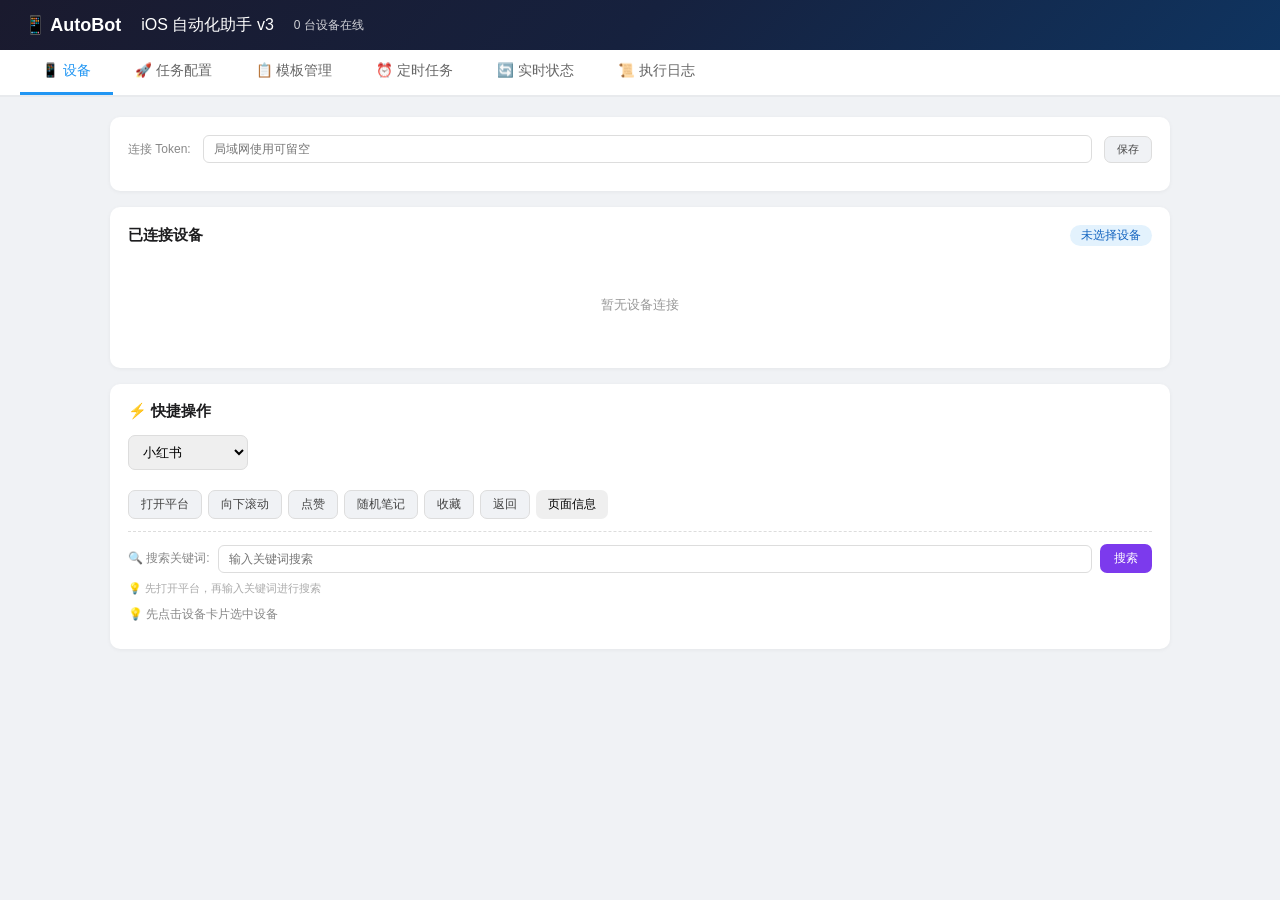
==== commit 359764c5: "feat: 搜索功能修复与实时状态监控 1. 修复搜索功能：重写搜索脚本，通过模拟点击页面元素（搜索入口 → 输入框 → 回车）的方式，绕过小红书的URL跳转限制  2. 新增实时状态监控页面：   " ====
--- a/backend/web/templates/index.html
+++ b/backend/web/templates/index.html
@@ -73,6 +73,32 @@
         th { text-align: left; padding: 8px 10px; background: #f8f9fa; font-weight: 600; color: #555; border-bottom: 2px solid #eee; }
         td { padding: 8px 10px; border-bottom: 1px solid #f0f0f0; }
         tr:hover td { background: #fafbff; }
+        .status-dot { width: 8px; height: 8px; border-radius: 50%; display: inline-block; margin-right: 6px; }
+        .status-dot.running { background: #f59e0b; animation: pulse 1.5s infinite; }
+        .status-dot.waiting { background: #3b82f6; animation: pulse 2s infinite; }
+        .status-dot.idle { background: #22c55e; }
+        .status-dot.error { background: #ef4444; }
+        .status-dot.completed { background: #8b5cf6; }
+        @keyframes pulse { 0% { opacity: 1; } 50% { opacity: 0.4; } 100% { opacity: 1; } }
+        .status-card { border: 1px solid #e0e0e0; border-radius: 10px; padding: 16px; margin-bottom: 12px; background: white; }
+        .status-card.running { border-left: 4px solid #f59e0b; }
+        .status-card.waiting { border-left: 4px solid #3b82f6; }
+        .status-card.idle { border-left: 4px solid #22c55e; }
+        .status-card.error { border-left: 4px solid #ef4444; }
+        .status-header { display: flex; justify-content: space-between; align-items: center; margin-bottom: 8px; }
+        .status-title { font-weight: 600; font-size: 14px; }
+        .status-time { font-size: 11px; color: #888; }
+        .status-detail { font-size: 12px; color: #666; margin-top: 4px; line-height: 1.5; }
+        .status-progress { height: 6px; background: #e5e7eb; border-radius: 3px; overflow: hidden; margin-top: 10px; }
+        .status-progress-bar { height: 100%; background: linear-gradient(90deg, #f59e0b, #fbbf24); border-radius: 3px; transition: width 0.3s; }
+        .activity-list { max-height: 300px; overflow-y: auto; }
+        .activity-item { padding: 6px 0; border-bottom: 1px dashed #f0f0f0; font-size: 12px; display: flex; align-items: flex-start; gap: 8px; }
+        .activity-time { color: #aaa; font-size: 11px; white-space: nowrap; }
+        .activity-content { flex: 1; }
+        .activity-running { color: #f59e0b; }
+        .activity-success { color: #22c55e; }
+        .activity-error { color: #ef4444; }
+        .activity-info { color: #666; }
         @media (max-width: 768px) { .page-container { padding: 12px; } .input-row { flex-direction: column; } }
     </style>
 </head>
@@ -91,6 +117,7 @@
     <div class="tab-btn" data-page="tasks" onclick="console.log('click tasks');switchTab('tasks')">🚀 任务配置</div>
     <div class="tab-btn" data-page="templates" onclick="console.log('click templates');switchTab('templates')">📋 模板管理</div>
     <div class="tab-btn" data-page="schedule" onclick="console.log('click schedule');switchTab('schedule')">⏰ 定时任务</div>
+    <div class="tab-btn" data-page="status" onclick="console.log('click status');switchTab('status')">🔄 实时状态</div>
     <div class="tab-btn" data-page="logs" onclick="console.log('click logs');switchTab('logs')">📜 执行日志</div>
 </nav>
 
@@ -117,11 +144,20 @@
         </select>
         <div class="quick-actions">
             <button class="btn btn-default" onclick="sendSingleAction('open_platform')">打开平台</button>
-            <button class="btn btn-default" onclick="sendSingleAction('scroll')">滚动</button>
+            <button class="btn btn-default" onclick="sendScrollAction()">向下滚动</button>
             <button class="btn btn-default" onclick="sendSingleAction('like')">点赞</button>
             <button class="btn btn-default" onclick="sendSingleAction('click_random_note')">随机笔记</button>
             <button class="btn btn-default" onclick="sendSingleAction('collect')">收藏</button>
             <button class="btn btn-default" onclick="sendSingleAction('go_back')">返回</button>
+            <button class="btn btn-info" onclick="sendSingleAction('page_info')">页面信息</button>
+        </div>
+        <div style="margin-top:12px;padding-top:12px;border-top:1px dashed #ddd;">
+            <div style="display:flex;gap:8px;align-items:center;margin-bottom:8px;">
+                <label style="font-size:12px;color:#888;margin:0;white-space:nowrap;">🔍 搜索关键词:</label>
+                <input type="text" id="searchKeyword" placeholder="输入关键词搜索" style="flex:1;padding:6px 10px;font-size:12px;border-radius:6px;border:1.5px solid #ddd;">
+                <button class="btn btn-primary" style="padding:6px 14px;font-size:12px;background:#7c3aed;" onclick="sendSearchAction()">搜索</button>
+            </div>
+            <p class="hint" style="font-size:11px;color:#aaa;">💡 先打开平台，再输入关键词进行搜索</p>
         </div>
         <p class="hint" id="hint" style="margin-top:10px;">💡 先点击设备卡片选中设备</p>
     </div>
@@ -221,6 +257,23 @@
     </div>
 </div>
 
+<!-- 实时状态页 -->
+<div class="page" id="page-status">
+    <div class="panel">
+        <div class="panel-header">
+            <h2>🔄 实时状态监控</h2>
+            <span class="status-badge" id="statusUpdateTime">上次更新: -</span>
+        </div>
+        <div id="statusContainer">
+            <div class="empty-state">加载中...</div>
+        </div>
+    </div>
+    <div class="panel">
+        <div class="panel-header"><h2>📊 最近活动</h2></div>
+        <div id="activityList" class="activity-list"><div class="empty-state">暂无活动记录</div></div>
+    </div>
+</div>
+
 <!-- 日志页 -->
 <div class="page" id="page-logs">
     <div class="panel">
@@ -257,6 +310,7 @@
         });
         if (pageName === 'templates') loadTemplates();
         if (pageName === 'schedule') loadSchedules();
+        if (pageName === 'status') loadStatus();
         console.log('switchTab done:', pageName);
     } catch(e) { console.error('switchTab error:', e); }
 }
@@ -349,6 +403,8 @@
         .catch(function(err) { console.log('加载设备失败:', err); });
 }
 
+var taskStatusList = {};
+var activityLog = [];
 function connectFrontendWS() {
     try {
         var proto = location.protocol === 'https:' ? 'wss:' : 'ws:';
@@ -359,11 +415,83 @@
                 if (data.type === 'app_devices') renderDevices(data.devices || []);
                 else if (data.type === 'log') addLog(data.message, data.level || 'info');
                 else if (data.type === 'schedule_event') addLog(data.message, 'action');
+                else if (data.type === 'task_status') handleTaskStatus(data);
             } catch(e) {}
         };
         ws.onclose = function() { setTimeout(connectFrontendWS, 3000); };
         ws.onerror = function() {};
     } catch(e) { console.log('WebSocket 连接失败:', e); }
+}
+function handleTaskStatus(data) {
+    taskStatusList[data.job_id] = data;
+    var timeStr = data.timestamp ? data.timestamp.substring(11, 19) : new Date().toLocaleTimeString();
+    var level = data.status === 'error' ? 'activity-error' : data.status === 'running' ? 'activity-running' : data.status === 'idle' || data.status === 'completed' ? 'activity-success' : 'activity-info';
+    activityLog.unshift({ time: timeStr, message: data.message || '', level: level });
+    if (activityLog.length > 50) activityLog.pop();
+    renderActivityList();
+    if (document.getElementById('page-status').classList.contains('active')) {
+        renderStatus();
+    }
+}
+function loadStatus() {
+    apiFetch('/api/schedules').then(function(r){return r.json();}).then(function(data){
+        data.schedules.forEach(function(job){
+            if (!taskStatusList[job.id]) {
+                taskStatusList[job.id] = {
+                    job_id: job.id,
+                    status: job.status,
+                    device_id: job.current_device_id,
+                    template_id: job.current_template_id,
+                    message: '',
+                    timestamp: job.last_executed_at || new Date().toISOString()
+                };
+            }
+        });
+        renderStatus();
+    });
+}
+function renderStatus() {
+    var container = document.getElementById('statusContainer');
+    var now = new Date();
+    document.getElementById('statusUpdateTime').textContent = '上次更新: ' + now.toLocaleTimeString();
+    
+    var jobs = Object.values(taskStatusList);
+    if (jobs.length === 0) {
+        container.innerHTML = '<div class="empty-state">暂无任务状态</div>';
+        return;
+    }
+    
+    var html = '';
+    var statusMap = { 'running': '运行中', 'waiting': '等待中', 'idle': '空闲', 'error': '错误', 'completed': '已完成' };
+    
+    jobs.forEach(function(s) {
+        var timeStr = s.timestamp ? s.timestamp.substring(11, 19) : '-';
+        var deviceInfo = s.device_id ? '设备: ' + s.device_id.substring(0, 8) : '';
+        html += '<div class="status-card ' + s.status + '">';
+        html += '<div class="status-header"><span class="status-title"><span class="status-dot ' + s.status + '"></span>' + (s.job_name || '任务 ' + s.job_id.substring(0, 8)) + '</span>';
+        html += '<span class="status-time">' + timeStr + ' · ' + (statusMap[s.status] || s.status) + '</span></div>';
+        html += '<div class="status-detail">' + (s.message || deviceInfo || '暂无详细信息') + '</div>';
+        if (s.status === 'running' || s.status === 'waiting') {
+            html += '<div class="status-progress"><div class="status-progress-bar" style="width:' + (Math.random() * 60 + 20) + '%"></div></div>';
+        }
+        html += '</div>';
+    });
+    
+    container.innerHTML = html;
+}
+function renderActivityList() {
+    var container = document.getElementById('activityList');
+    if (activityLog.length === 0) {
+        container.innerHTML = '<div class="empty-state">暂无活动记录</div>';
+        return;
+    }
+    
+    var html = '';
+    activityLog.forEach(function(item) {
+        html += '<div class="activity-item"><span class="activity-time">' + item.time + '</span><span class="activity-content ' + item.level + '">' + item.message + '</span></div>';
+    });
+    
+    container.innerHTML = html;
 }
 
 // ===== 单指令 =====
@@ -378,6 +506,30 @@
     }).then(function(r){return r.json();}).then(function(data){
         addLog((data.success?'✅ 成功':'❌ 失败') + ' - ' + (data.message||action), data.success?'success':'error');
     }).catch(function(err){ addLog('请求错误: '+err,'error'); });
+}
+
+function sendSearchAction() {
+    if (!selectedDeviceId) { alert('请先选择设备'); return; }
+    var keyword = document.getElementById('searchKeyword').value.trim();
+    if (!keyword) { alert('请输入搜索关键词'); return; }
+    addLog('🔍 发送搜索指令: ' + keyword, 'action');
+    apiFetch('/api/app-devices/' + encodeURIComponent(selectedDeviceId) + '/command', {
+        method: 'POST', headers:{'Content-Type':'application/json'},
+        body: JSON.stringify({ action: 'search', platform: document.getElementById('platform').value, params: { keyword: keyword } })
+    }).then(function(r){return r.json();}).then(function(data){
+        addLog((data.success?'✅ 搜索成功':'❌ 搜索失败') + ' - ' + (data.message||keyword), data.success?'success':'error');
+    }).catch(function(err){ addLog('搜索请求错误: '+err,'error'); });
+}
+
+function sendScrollAction() {
+    if (!selectedDeviceId) { alert('请先选择设备'); return; }
+    addLog('📜 发送滚动指令', 'action');
+    apiFetch('/api/app-devices/' + encodeURIComponent(selectedDeviceId) + '/command', {
+        method: 'POST', headers:{'Content-Type':'application/json'},
+        body: JSON.stringify({ action: 'scroll', platform: document.getElementById('platform').value, params: { direction: 'up' } })
+    }).then(function(r){return r.json();}).then(function(data){
+        addLog((data.success?'✅ 滚动成功':'❌ 滚动失败') + ' - ' + (data.message||''), data.success?'success':'error');
+    }).catch(function(err){ addLog('滚动请求错误: '+err,'error'); });
 }
 
 // ===== v3 双模式 =====
@@ -487,14 +639,22 @@
     var container=document.getElementById('scheduleList');
     if(schedules.length===0){container.innerHTML='<div class="empty-state">暂无定时任务</div>';return;}
     var TL={once:'一次性',daily:'每日循环',interval:'间隔执行'};
+    var statusColors={running:'background:#f59e0b;color:white;',waiting:'background:#3b82f6;color:white;',idle:'background:#22c55e;color:white;',error:'background:#ef4444;color:white;',completed:'background:#8b5cf6;color:white;'};
+    var statusLabels={running:'运行中',waiting:'等待中',idle:'空闲',error:'错误',completed:'已完成'};
     var html='';
     schedules.forEach(function(job){
         var nr=job.next_run?job.next_run.substring(0,16).replace('T',' '):'-';
+        var lastResult=job.last_execution_result?' | 上次: '+job.last_execution_result:'';
         html+='<div style="border:1px solid #e0e0e0;border-radius:8px;padding:12px;margin-bottom:8px;">';
         html+='<div style="display:flex;justify-content:space-between;align-items:center;"><strong>'+job.name+'</strong>';
         html+='<span><span class="status-badge'+(job.enabled?'':' gray')+'" style="margin-right:4px;">'+(job.enabled?'启用':'禁用')+'</span>';
-        html+='<span class="status-badge" style="background:#fff3e0;color:#e65100;">'+ (TL[job.schedule_type]||job.schedule_type)+'</span></span></div>';
-        html+='<div style="font-size:12px;color:#666;margin:6px 0;">下次: <b>'+nr+'</b> | 已执行: <b>'+job.execution_count+'</b> 次</div>';
+        html+='<span class="status-badge" style="background:#fff3e0;color:#e65100;margin-right:4px;">'+ (TL[job.schedule_type]||job.schedule_type)+'</span>';
+        html+='<span class="status-badge" style="'+(statusColors[job.status]||'background:#999;color:white;')+'"><span class="status-dot '+job.status+'" style="margin-right:2px;"></span>'+(statusLabels[job.status]||job.status)+'</span></span></div>';
+        html+='<div style="font-size:12px;color:#666;margin:6px 0;">下次: <b>'+nr+'</b> | 已执行: <b>'+job.execution_count+'</b> 次'+lastResult+'</div>';
+        if(job.status==='running' || job.status==='waiting'){
+            var deviceInfo=job.current_device_id?'正在执行设备: '+job.current_device_id.substring(0,8):'';
+            html+='<div style="font-size:12px;color:#f59e0b;margin-bottom:6px;">📱 '+deviceInfo+'</div>';
+        }
         html+='<div style="display:flex;gap:4px;">';
         html+='<button class="btn btn-default" style="padding:2px 8px;font-size:11px;" onclick="editSchedule(\''+job.id+'\')">编辑</button> ';
         html+='<button class="btn btn-default" style="padding:2px 8px;font-size:11px;" onclick="toggleSchedule(\''+job.id+'\','+!job.enabled+')">'+(job.enabled?'暂停':'启用')+'</button> ';
